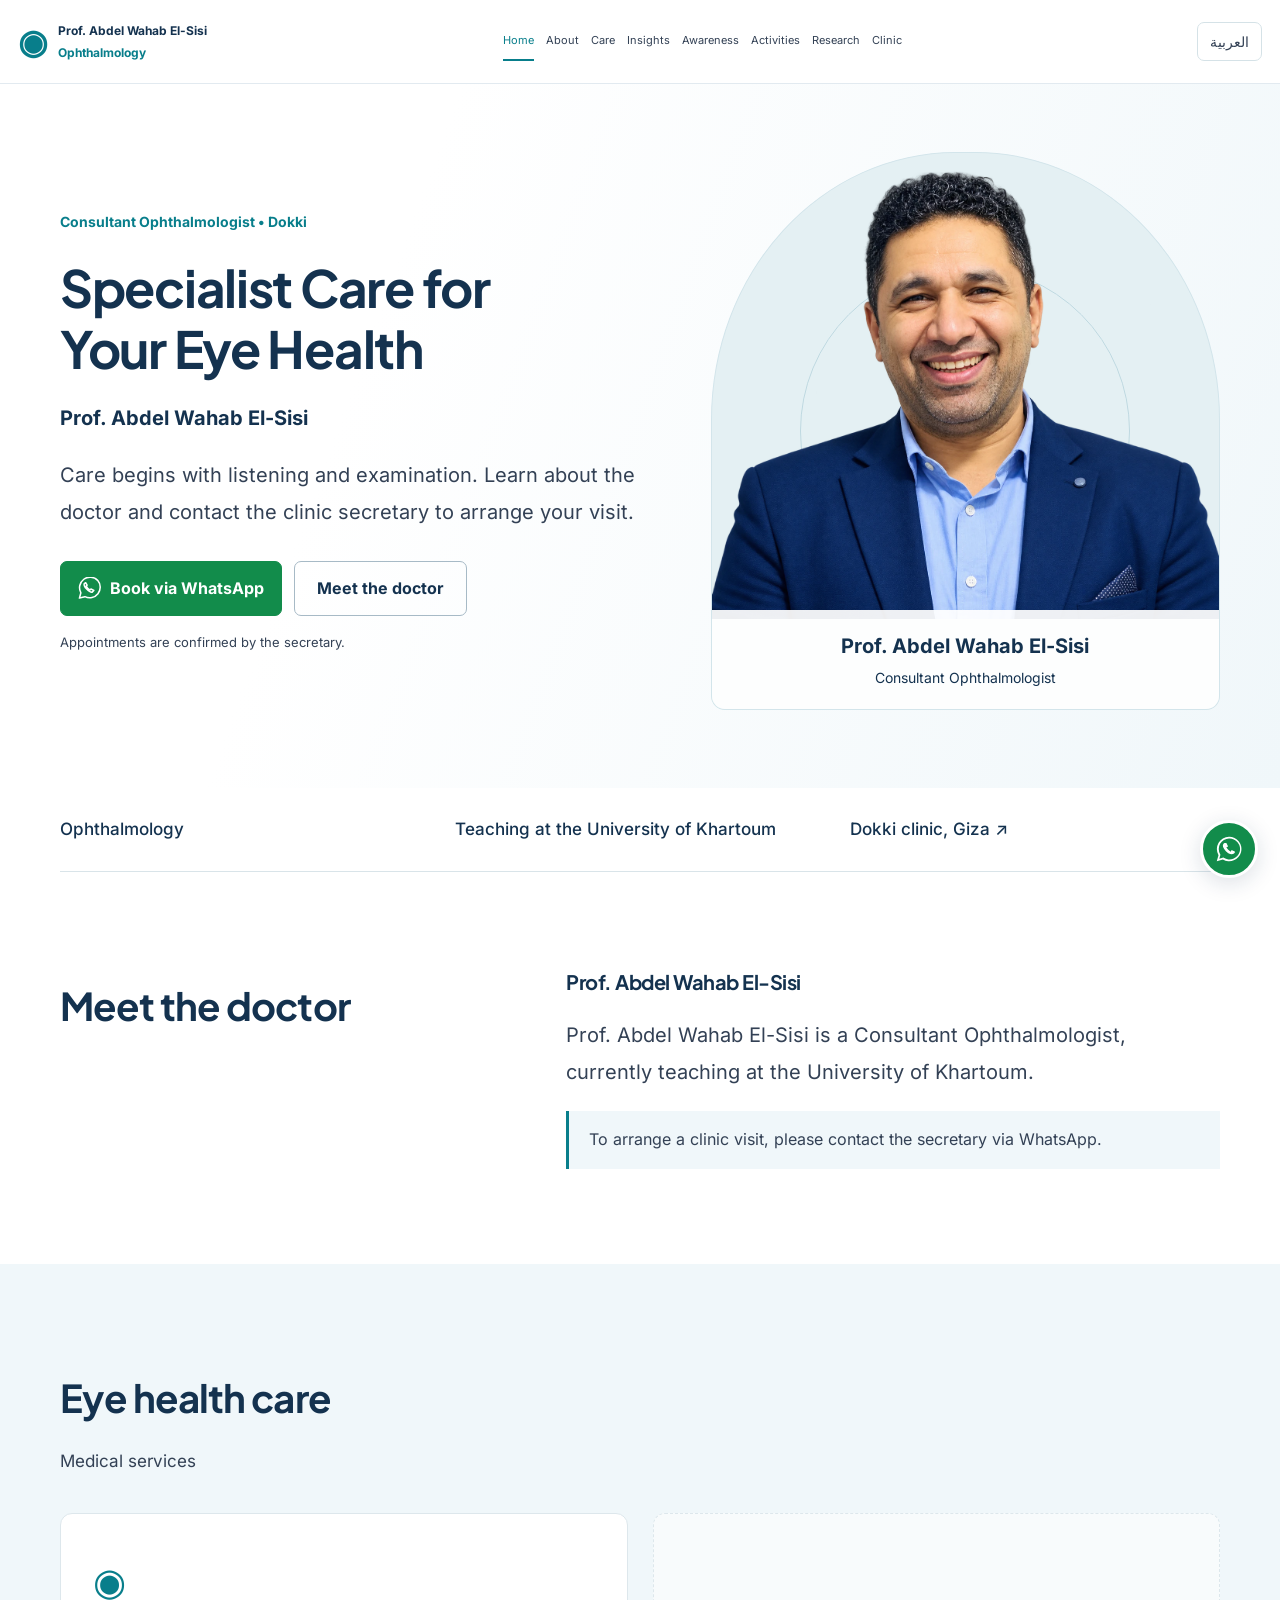
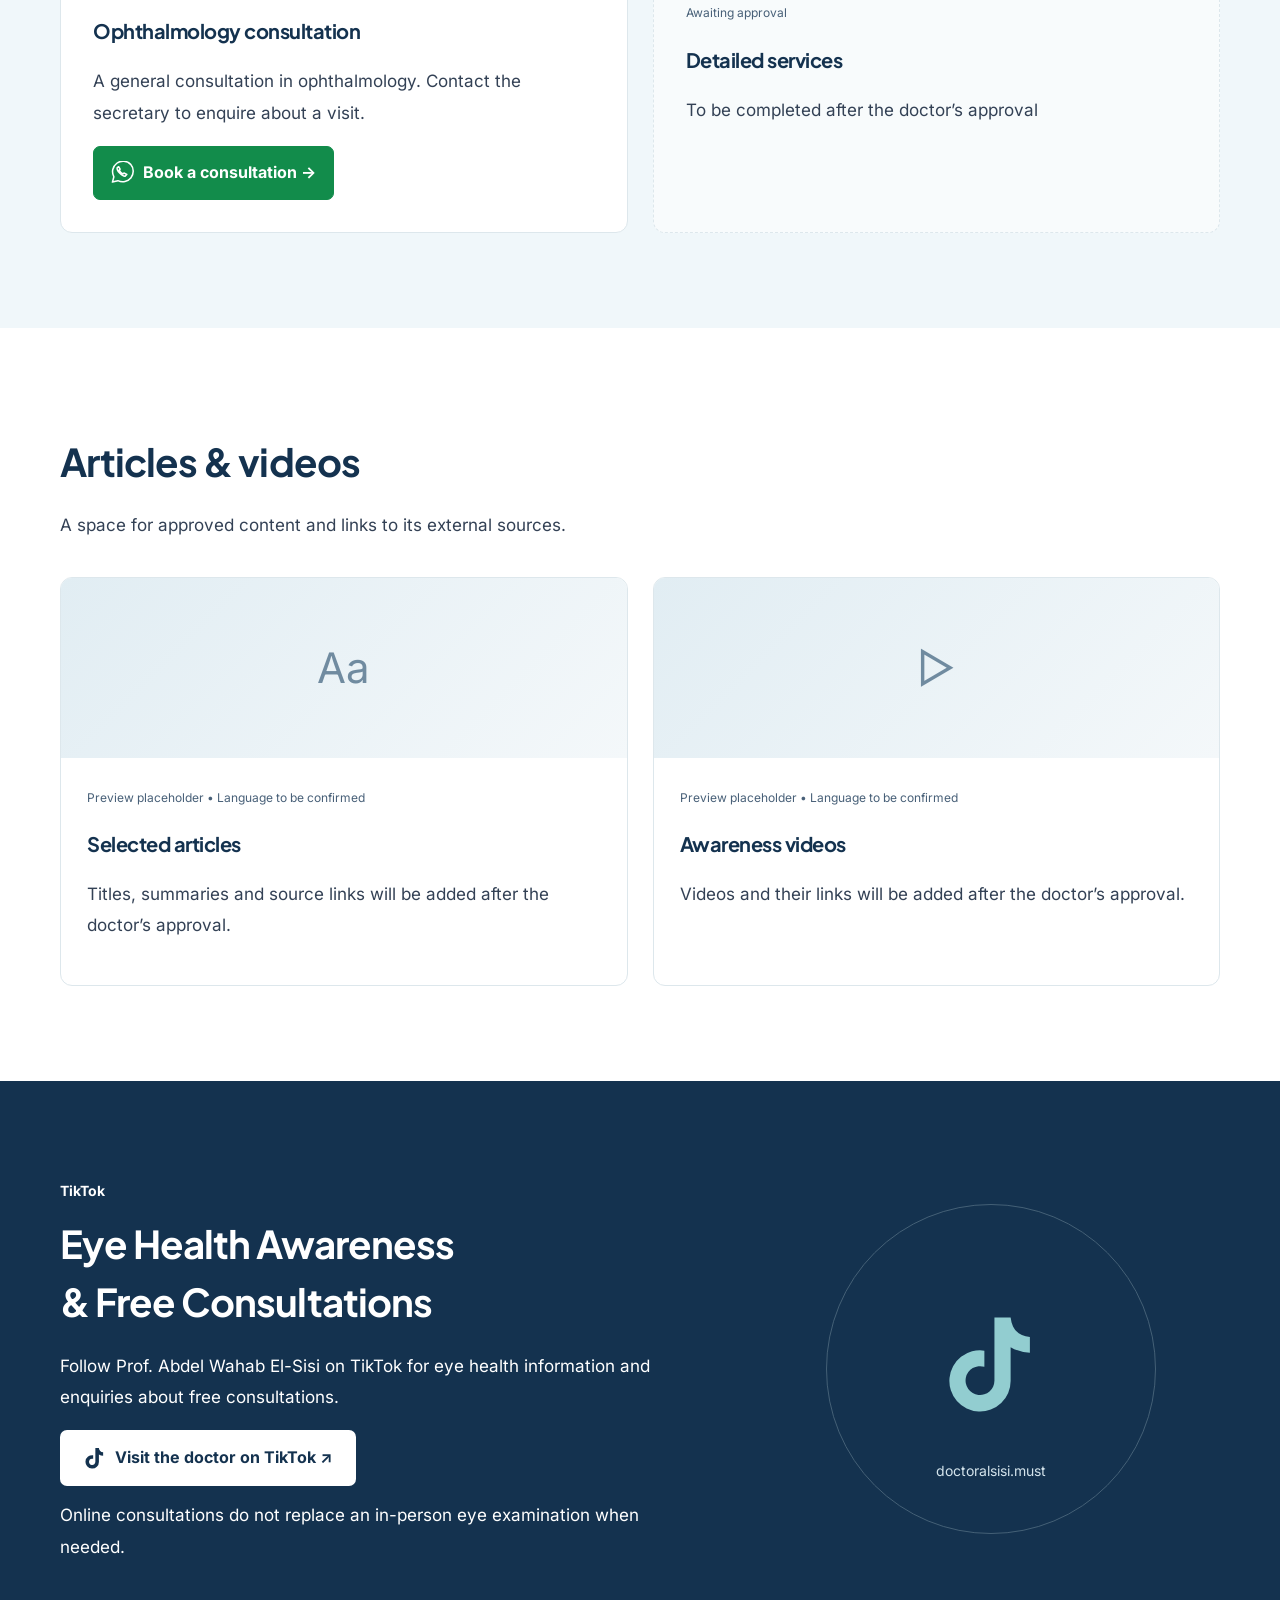
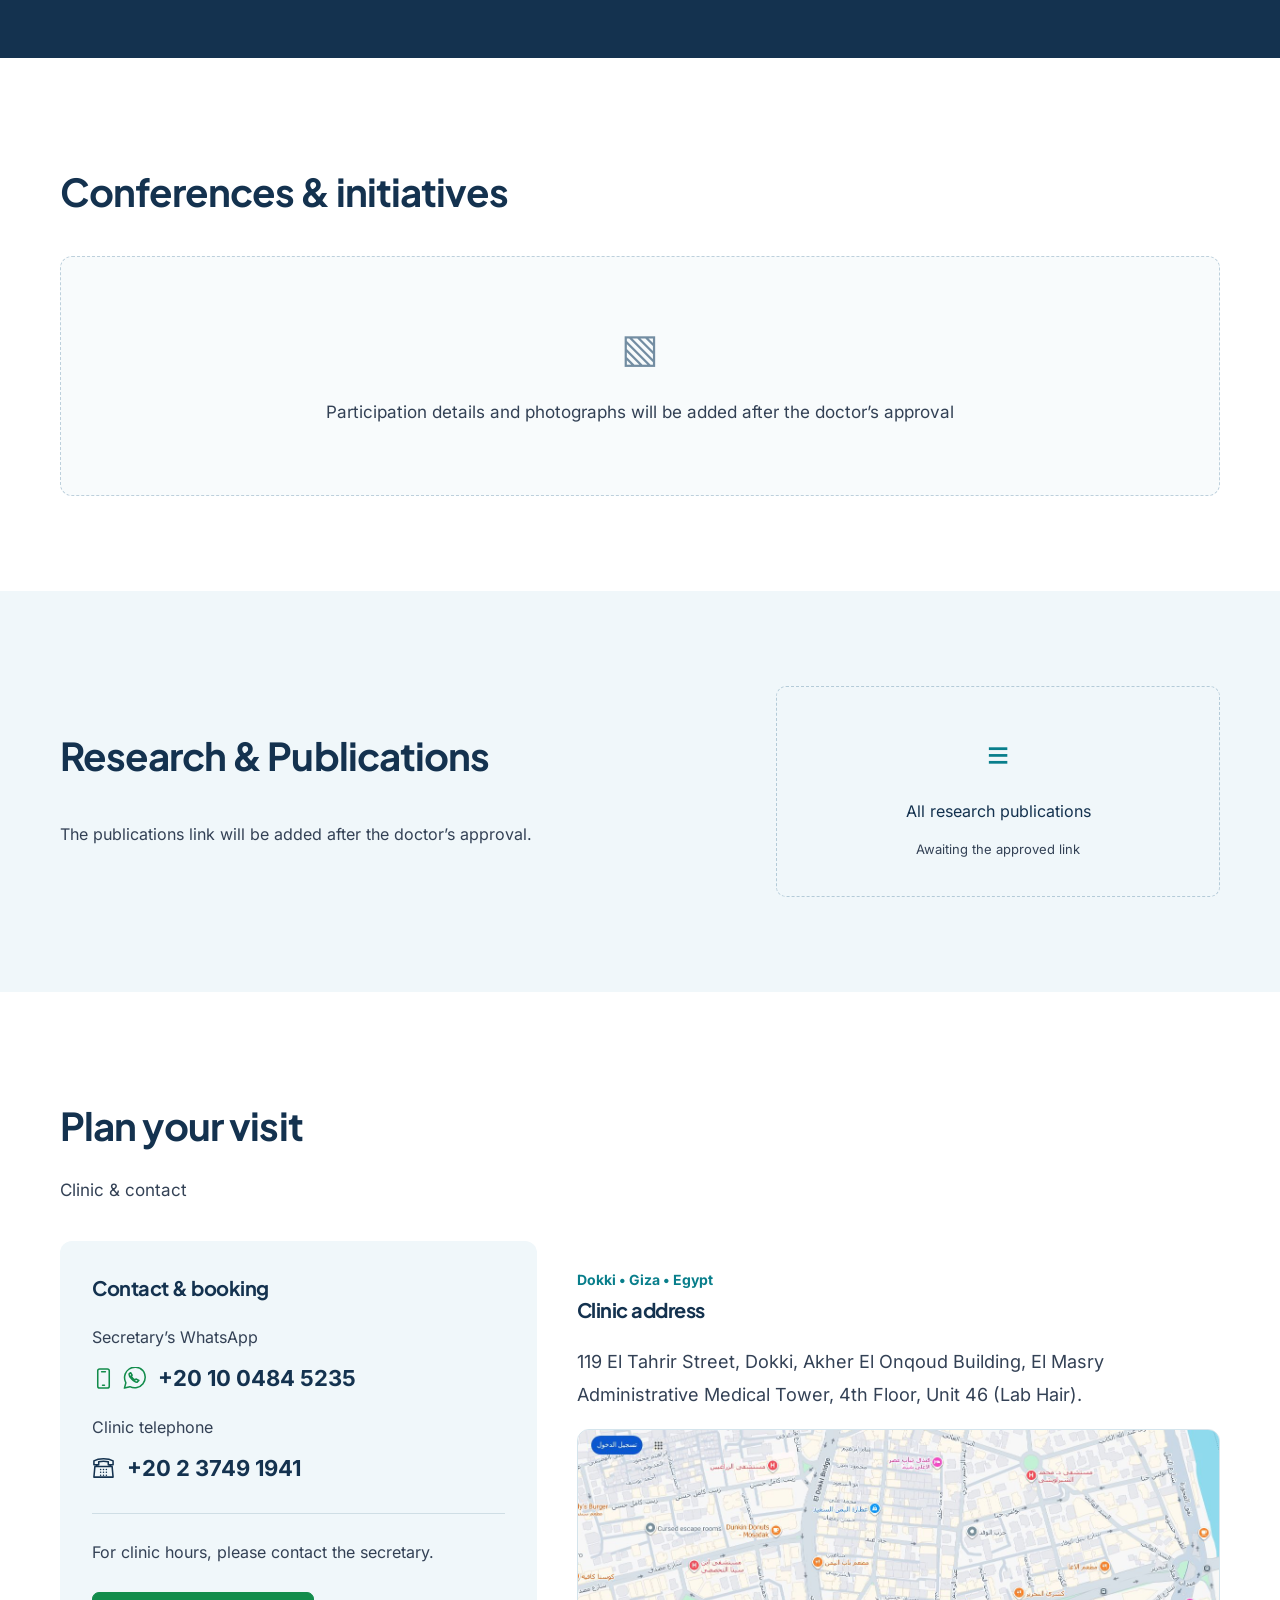
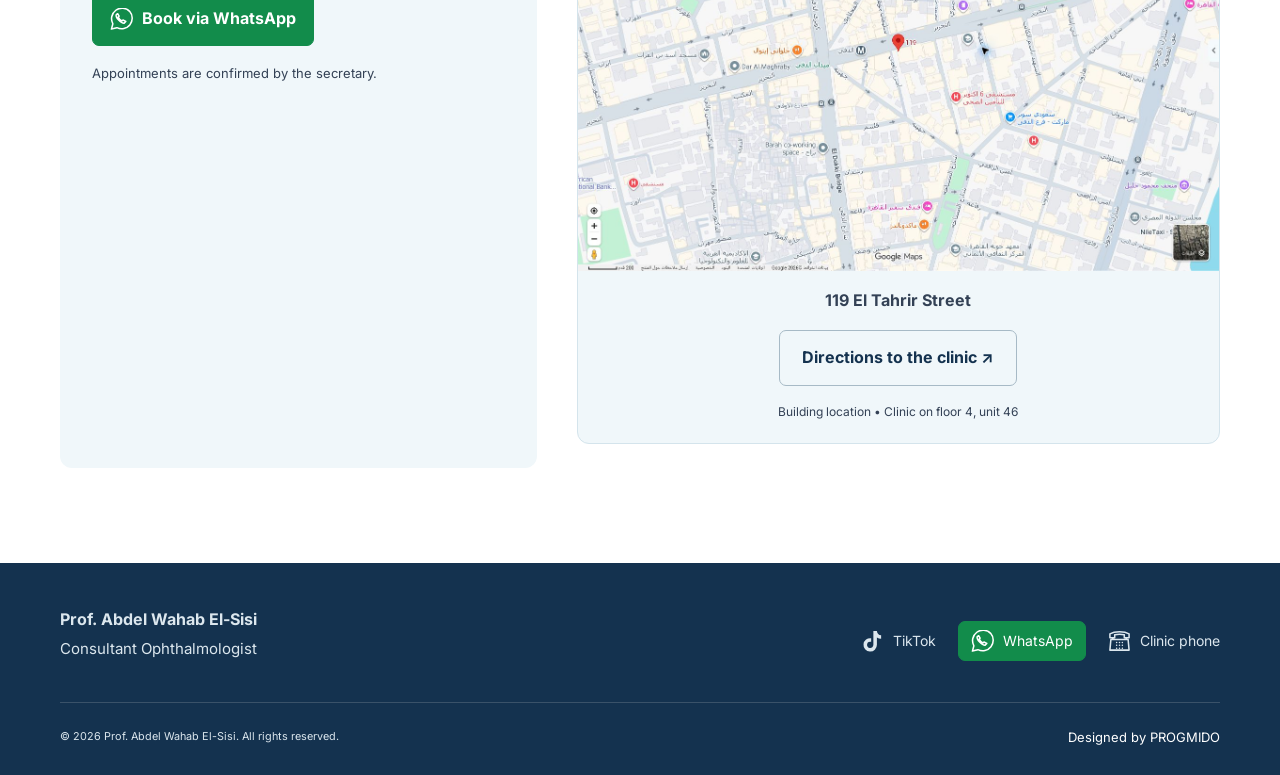
==== en.html @ f4b812cd "Add files via upload" ====
<!DOCTYPE html>

<html dir="ltr" lang="en"><head><meta charset="utf-8"/><meta content="width=device-width,initial-scale=1" name="viewport"/><meta content="noindex,nofollow" name="robots"/><title>Prof. Abdel Wahab El-Sisi | Consultant Ophthalmologist</title><meta content="Meet Prof. Abdel Wahab El-Sisi, Consultant Ophthalmologist. Contact the Dokki clinic secretary to arrange an appointment." name="description"/><link href="index.html" hreflang="ar" rel="alternate"/><link href="en.html" hreflang="en" rel="alternate"/><link href="assets/css/style.css" rel="stylesheet"/><script defer="" src="assets/js/main.js"></script><link href="assets/css/fonts.css" rel="stylesheet"/></head><body>
<a class="skip" href="#main">Skip to content</a><header class="header"><div class="nav-wrap"><a class="brand" href="#home"><span aria-hidden="true" class="brand-icon">◉</span><span>Prof. Abdel Wahab El-Sisi<small>Ophthalmology</small></span></a><button aria-controls="navigation" aria-expanded="false" class="menu-toggle">Menu ☰</button><nav aria-label="Main navigation" id="navigation"><a href="#home">Home</a><a href="#about">About</a><a href="#services">Care</a><a href="#insights">Insights</a><a href="#awareness">Awareness</a><a href="#activities">Activities</a><a href="#research">Research</a><a href="#clinic">Clinic</a></nav><a class="language" data-language="" href="index.html" lang="ar">العربية</a></div></header>
<main id="main"><section class="hero" id="home"><div class="container hero-grid"><div><span class="eyebrow">Consultant Ophthalmologist • Dokki</span><h1>Specialist Care for<br/>Your Eye Health</h1><p class="hero-name">Prof. Abdel Wahab El-Sisi</p><p class="lead">Care begins with listening and examination. Learn about the doctor and contact the clinic secretary to arrange your visit.</p><div class="actions"><a class="button primary whatsapp-action" href="https://wa.me/201004845235?text=Hello%2C%20I%20would%20like%20to%20book%20an%20appointment%20with%20Prof.%20Abdel%20Wahab%20El-Sisi%20at%20the%20Dokki%20clinic.%20What%20appointments%20are%20available%3F" rel="noopener noreferrer" target="_blank"><svg aria-hidden="true" class="contact-icon whatsapp-icon" fill="none" stroke="currentColor" stroke-linecap="round" stroke-linejoin="round" stroke-width="1.6" viewBox="0 0 24 24"><path d="M20.5 3.5A11 11 0 0 0 3 16.5L1.5 22l5.7-1.5A11 11 0 0 0 20.5 3.5Z"></path><path d="M8 6 6.5 7c-1 3 5 9 8 9l2-2-3-1.5-1 1c-2-1-3-2-4-4l1-1Z"></path></svg>Book via WhatsApp</a><a class="button secondary" href="#about">Meet the doctor</a></div><p class="fine">Appointments are confirmed by the secretary.</p></div><div class="portrait"><div aria-hidden="true" class="orbit"></div><img alt="Prof. Abdel Wahab El-Sisi" fetchpriority="high" height="1202" src="assets/images/doctor-portrait.webp" width="1309"/><div class="portrait-caption">Prof. Abdel Wahab El-Sisi<small>Consultant Ophthalmologist</small></div></div></div></section>
<div class="quick-strip container"><div><strong>Ophthalmology</strong></div><div><strong>Teaching at the University of Khartoum</strong></div><a href="#clinic"><strong>Dokki clinic, Giza ↗</strong></a></div>
<section id="about"><div class="container about-grid"><div class="section-heading"><h2>Meet the doctor</h2></div><div><h3>Prof. Abdel Wahab El-Sisi</h3><p class="lead">Prof. Abdel Wahab El-Sisi is a Consultant Ophthalmologist, currently teaching at the University of Khartoum.</p><div class="inline-note">To arrange a clinic visit, please contact the secretary via WhatsApp.</div></div></div></section>
<section class="tinted" id="services"><div class="container"><div class="section-heading"><h2>Eye health care</h2><p>Medical services</p></div><div class="cards"><article class="card service"><span aria-hidden="true" class="card-icon">◉</span><h3>Ophthalmology consultation</h3><p>A general consultation in ophthalmology. Contact the secretary to enquire about a visit.</p><a class="text-link whatsapp-action" href="https://wa.me/201004845235?text=Hello%2C%20I%20would%20like%20to%20book%20an%20appointment%20with%20Prof.%20Abdel%20Wahab%20El-Sisi%20at%20the%20Dokki%20clinic.%20What%20appointments%20are%20available%3F" rel="noopener noreferrer" target="_blank"><svg aria-hidden="true" class="contact-icon whatsapp-icon" fill="none" stroke="currentColor" stroke-linecap="round" stroke-linejoin="round" stroke-width="1.6" viewBox="0 0 24 24"><path d="M20.5 3.5A11 11 0 0 0 3 16.5L1.5 22l5.7-1.5A11 11 0 0 0 20.5 3.5Z"></path><path d="M8 6 6.5 7c-1 3 5 9 8 9l2-2-3-1.5-1 1c-2-1-3-2-4-4l1-1Z"></path></svg>Book a consultation →</a></article><article class="card pending"><span class="badge">Awaiting approval</span><h3>Detailed services</h3><p>To be completed after the doctor’s approval</p></article></div></div></section>
<section id="insights"><div class="container"><div class="section-heading"><h2>Articles &amp; videos</h2><p>A space for approved content and links to its external sources.</p></div><div class="cards"><article class="card editorial"><div aria-label="Article image placeholder" class="media-placeholder" role="img">Aa</div><span class="badge">Preview placeholder • Language to be confirmed</span><h3>Selected articles</h3><p>Titles, summaries and source links will be added after the doctor’s approval.</p></article><article class="card editorial"><div aria-label="Video image placeholder" class="media-placeholder" role="img">▷</div><span class="badge">Preview placeholder • Language to be confirmed</span><h3>Awareness videos</h3><p>Videos and their links will be added after the doctor’s approval.</p></article></div></div></section>
<section class="awareness" id="awareness"><div class="container awareness-grid"><div><span class="eyebrow">TikTok</span><h2>Eye Health Awareness<br/>&amp; Free Consultations</h2><p>Follow Prof. Abdel Wahab El-Sisi on TikTok for eye health information and enquiries about free consultations.</p><a class="button white tiktok-action" href="https://www.tiktok.com/@doctoralsisi.must" rel="noopener noreferrer" target="_blank"><svg aria-hidden="true" class="contact-icon tiktok-icon" fill="currentColor" viewBox="0 0 24 24"><path d="M16.6 1c.3 2.7 1.8 4.3 4.4 4.5v3.6a9.4 9.4 0 0 1-4.4-1.3v7.7a7 7 0 1 1-6-6.9v3.7a3.3 3.3 0 1 0 2.3 3.2V1Z"></path></svg>Visit the doctor on TikTok ↗</a><p class="fine">Online consultations do not replace an in-person eye examination when needed.</p></div><div aria-hidden="true" class="awareness-art"><span><svg aria-hidden="true" class="contact-icon tiktok-icon" fill="currentColor" viewBox="0 0 24 24"><path d="M16.6 1c.3 2.7 1.8 4.3 4.4 4.5v3.6a9.4 9.4 0 0 1-4.4-1.3v7.7a7 7 0 1 1-6-6.9v3.7a3.3 3.3 0 1 0 2.3 3.2V1Z"></path></svg></span><div>doctoralsisi.must</div></div></div></section>
<section id="activities"><div class="container"><div class="section-heading"><h2>Conferences &amp; initiatives</h2></div><div class="empty-gallery"><span aria-hidden="true">▧</span><p>Participation details and photographs will be added after the doctor’s approval</p></div></div></section>
<section class="tinted" id="research"><div class="container research"><div><div class="section-heading"><h2>Research &amp; Publications</h2></div><p>The publications link will be added after the doctor’s approval.</p></div><div class="publication-placeholder"><span aria-hidden="true">≡</span><p>All research publications</p><small>Awaiting the approved link</small></div></div></section>
<section id="clinic"><div class="container"><div class="section-heading"><h2>Plan your visit</h2><p>Clinic &amp; contact</p></div><div class="clinic-grid"><div class="contact-card"><h3>Contact &amp; booking</h3><p>Secretary’s WhatsApp</p><a class="number" href="https://wa.me/201004845235" rel="noopener noreferrer" target="_blank"><span class="number-icons"><svg aria-hidden="true" class="contact-icon mobile-icon" fill="none" stroke="currentColor" stroke-linecap="round" stroke-linejoin="round" stroke-width="1.6" viewBox="0 0 24 24"><rect height="20" rx="2" width="12" x="6" y="2"></rect><path d="M10 5h4M11 19h2"></path></svg><svg aria-hidden="true" class="contact-icon whatsapp-icon" fill="none" stroke="currentColor" stroke-linecap="round" stroke-linejoin="round" stroke-width="1.6" viewBox="0 0 24 24"><path d="M20.5 3.5A11 11 0 0 0 3 16.5L1.5 22l5.7-1.5A11 11 0 0 0 20.5 3.5Z"></path><path d="M8 6 6.5 7c-1 3 5 9 8 9l2-2-3-1.5-1 1c-2-1-3-2-4-4l1-1Z"></path></svg></span><bdi>+20 10 0484 5235</bdi></a><p>Clinic telephone</p><a class="number" href="tel:+20237491941"><span class="number-icons"><svg aria-hidden="true" class="contact-icon landline-icon" fill="none" stroke="currentColor" stroke-linecap="round" stroke-linejoin="round" stroke-width="1.6" viewBox="0 0 24 24"><path d="M3 10h18l1 11H2ZM5 10V8m14 2V8M2 4c5-3 15-3 20 0v4h-5V5a20 20 0 0 0-10 0v3H2Z"></path><path d="M9 13h.01M12 13h.01M15 13h.01M9 16h.01M12 16h.01M15 16h.01M9 19h.01M12 19h.01M15 19h.01"></path></svg></span><bdi>+20 2 3749 1941</bdi></a><hr/><p>For clinic hours, please contact the secretary.</p><a class="button primary whatsapp-action" href="https://wa.me/201004845235?text=Hello%2C%20I%20would%20like%20to%20book%20an%20appointment%20with%20Prof.%20Abdel%20Wahab%20El-Sisi%20at%20the%20Dokki%20clinic.%20What%20appointments%20are%20available%3F" rel="noopener noreferrer" target="_blank"><svg aria-hidden="true" class="contact-icon whatsapp-icon" fill="none" stroke="currentColor" stroke-linecap="round" stroke-linejoin="round" stroke-width="1.6" viewBox="0 0 24 24"><path d="M20.5 3.5A11 11 0 0 0 3 16.5L1.5 22l5.7-1.5A11 11 0 0 0 20.5 3.5Z"></path><path d="M8 6 6.5 7c-1 3 5 9 8 9l2-2-3-1.5-1 1c-2-1-3-2-4-4l1-1Z"></path></svg>Book via WhatsApp</a><p class="fine">Appointments are confirmed by the secretary.</p></div><div class="address-card"><span class="eyebrow">Dokki • Giza • Egypt</span><h3>Clinic address</h3><p class="address">119 El Tahrir Street, Dokki, Akher El Onqoud Building, El Masry Administrative Medical Tower, 4th Floor, Unit 46 (Lab Hair).</p><div class="map-panel"><a aria-label="View the building on Google Maps" class="map-capture" href="https://www.google.com/maps/place/119+%D8%A7%D9%84%D8%AA%D8%AD%D8%B1%D9%8A%D8%B1%D8%8C+st%D8%8C+%D9%82%D8%B3%D9%85+%D8%A7%D9%84%D8%AF%D9%82%D9%8A%D8%8C+%D9%85%D8%AD%D8%A7%D9%81%D8%B8%D8%A9+%D8%A7%D9%84%D8%AC%D9%8A%D8%B2%D8%A9+3750330%D8%8C+%D9%85%D8%B5%D8%B1%E2%80%AD/@30.0384314,31.2130858,17z/data=!3m1!4b1!4m6!3m5!1s0x145846d4c457eeed:0x3fee08eb1dd763f8!8m2!3d30.0384314!4d31.2130858!16s%2Fg%2F11vklgx51n?entry=ttu&amp;g_ep=EgoyMDI2MTAwNy4wIKXMDSoASAFQAw%3D%3D" rel="noopener noreferrer" target="_blank"><img alt="Map of 119 El Tahrir Street, Dokki" height="936" loading="lazy" src="assets/images/clinic-map.jpg" width="1363"/></a><strong>119 El Tahrir Street</strong><a class="button secondary" href="https://www.google.com/maps/place/119+%D8%A7%D9%84%D8%AA%D8%AD%D8%B1%D9%8A%D8%B1%D8%8C+st%D8%8C+%D9%82%D8%B3%D9%85+%D8%A7%D9%84%D8%AF%D9%82%D9%8A%D8%8C+%D9%85%D8%AD%D8%A7%D9%81%D8%B8%D8%A9+%D8%A7%D9%84%D8%AC%D9%8A%D8%B2%D8%A9+3750330%D8%8C+%D9%85%D8%B5%D8%B1%E2%80%AD/@30.0384314,31.2130858,17z/data=!3m1!4b1!4m6!3m5!1s0x145846d4c457eeed:0x3fee08eb1dd763f8!8m2!3d30.0384314!4d31.2130858!16s%2Fg%2F11vklgx51n?entry=ttu&amp;g_ep=EgoyMDI2MTAwNy4wIKXMDSoASAFQAw%3D%3D" rel="noopener noreferrer" target="_blank">Directions to the clinic ↗</a><small>Building location • Clinic on floor 4, unit 46</small></div></div></div></div></section></main>
<footer><div class="container footer-top"><div><strong>Prof. Abdel Wahab El-Sisi</strong><p>Consultant Ophthalmologist</p></div><div class="footer-links"><a class="tiktok-action" href="https://www.tiktok.com/@doctoralsisi.must" rel="noopener noreferrer" target="_blank"><svg aria-hidden="true" class="contact-icon tiktok-icon" fill="currentColor" viewBox="0 0 24 24"><path d="M16.6 1c.3 2.7 1.8 4.3 4.4 4.5v3.6a9.4 9.4 0 0 1-4.4-1.3v7.7a7 7 0 1 1-6-6.9v3.7a3.3 3.3 0 1 0 2.3 3.2V1Z"></path></svg>TikTok</a> <a class="whatsapp-action" href="https://wa.me/201004845235?text=Hello%2C%20I%20would%20like%20to%20book%20an%20appointment%20with%20Prof.%20Abdel%20Wahab%20El-Sisi%20at%20the%20Dokki%20clinic.%20What%20appointments%20are%20available%3F" rel="noopener noreferrer" target="_blank"><svg aria-hidden="true" class="contact-icon whatsapp-icon" fill="none" stroke="currentColor" stroke-linecap="round" stroke-linejoin="round" stroke-width="1.6" viewBox="0 0 24 24"><path d="M20.5 3.5A11 11 0 0 0 3 16.5L1.5 22l5.7-1.5A11 11 0 0 0 20.5 3.5Z"></path><path d="M8 6 6.5 7c-1 3 5 9 8 9l2-2-3-1.5-1 1c-2-1-3-2-4-4l1-1Z"></path></svg>WhatsApp</a><a class="phone-action" href="tel:+20237491941"><svg aria-hidden="true" class="contact-icon landline-icon" fill="none" stroke="currentColor" stroke-linecap="round" stroke-linejoin="round" stroke-width="1.6" viewBox="0 0 24 24"><path d="M3 10h18l1 11H2ZM5 10V8m14 2V8M2 4c5-3 15-3 20 0v4h-5V5a20 20 0 0 0-10 0v3H2Z"></path><path d="M9 13h.01M12 13h.01M15 13h.01M9 16h.01M12 16h.01M15 16h.01M9 19h.01M12 19h.01M15 19h.01"></path></svg>Clinic phone</a></div></div><div class="container footer-bottom"><small>© 2026 Prof. Abdel Wahab El-Sisi. All rights reserved.</small><a class="" href="https://medo67866.github.io/progmido/" rel="noopener noreferrer" target="_blank">Designed by PROGMIDO</a></div></footer>
<a class="floating-whatsapp" href="https://wa.me/201004845235?text=Hello%2C%20I%20would%20like%20to%20book%20an%20appointment%20with%20Prof.%20Abdel%20Wahab%20El-Sisi%20at%20the%20Dokki%20clinic.%20What%20appointments%20are%20available%3F" rel="noopener noreferrer" target="_blank"><svg aria-hidden="true" height="28" viewBox="0 0 32 32" width="28"><path d="M16 2a14 14 0 0 0-12 21L2 30l7-2A14 14 0 1 0 16 2zm0 2a12 12 0 1 1-6 22l-.4-.2-4.7 1.3 1.3-4.6-.3-.5A12 12 0 0 1 16 4zm-5 5c-1 0-2 2-2 3 0 4 6 10 10 10 2 0 4-2 4-3l-4-2-1 2c-2-1-4-3-5-5l2-1-2-4z" fill="currentColor"></path></svg><span class="sr-only">Book via WhatsApp</span></a>
<dialog id="lightbox"><button autofocus="" class="close-lightbox">Close ×</button><img alt="" height="600" width="900"/></dialog></body></html>
---- assets/css/style.css ----
*{box-sizing:border-box}html{scroll-behavior:smooth;scroll-padding-top:100px}body{margin:0;color:#334155;background:white;font-family:Tajawal,Arial,sans-serif;line-height:1.9}h1,h2,h3,p{margin-top:0}h1,h2,h3{color:#14324f;line-height:1.5}h1{font-size:clamp(2.2rem,4vw,3.7rem);letter-spacing:-1.5px;margin:20px 0}h2{font-size:clamp(1.8rem,3vw,2.6rem);margin:10px 0 20px}h3{font-size:1.25rem}a{color:inherit;text-decoration:none}a:hover{text-decoration:underline}button{font:inherit;cursor:pointer}a,button{touch-action:manipulation}a:focus-visible,button:focus-visible{outline:3px solid #087e8b;outline-offset:5px}.container{width:min(1160px,calc(100% - 48px));margin:auto}section{padding:95px 0;scroll-margin-top:25px}.tinted{background:#f0f7fa}.header{position:sticky;top:0;z-index:20;background:#ffffffed;backdrop-filter:blur(12px);border-bottom:1px solid #e2eaf0}.nav-wrap{max-width:1400px;margin:auto;display:flex;align-items:center;gap:22px;padding:16px 24px}.brand{display:flex;align-items:center;gap:10px;font-weight:bold;color:#14324f;line-height:1.5;font-size:14px;white-space:nowrap}.brand small{display:block;font-size:10px;color:#087e8b;margin-top:4px}.brand-icon{font-size:34px;color:#087e8b}nav{display:flex;flex:1;justify-content:center;gap:17px;font-size:11px}nav a{padding:8px 0;border-bottom:2px solid transparent}nav a.active{color:#087e8b;border-color:#087e8b}.language{border:1px solid #d5e2e7;border-radius:7px;padding:6px 12px;font-size:12px}.menu-toggle{display:none}.hero{background:linear-gradient(110deg,#fff 30%,#f0f7fa);padding:68px 0 78px}.hero-grid{display:grid;grid-template-columns:1.15fr 1fr;gap:65px;align-items:center}.eyebrow{font-size:12px;font-weight:bold;color:#087e8b;letter-spacing:1px}.hero-name{font-size:22px;font-weight:bold;color:#14324f}.lead{font-size:17px;max-width:600px}.actions{display:flex;flex-wrap:wrap;gap:12px;margin-top:30px}.button{display:inline-flex;align-items:center;justify-content:center;padding:12px 22px;min-height:48px;font-size:13px;font-weight:bold;border-radius:7px;border:1px solid transparent}.button:hover{text-decoration:none;filter:brightness(.96)}.primary{color:white;background:#087e8b}.secondary{color:#14324f;background:transparent;border-color:#a7bac6}.fine{font-size:11px;margin:14px 0 0}.portrait{position:relative;min-height:435px;display:grid;place-items:center;background:#e4f0f3;border-radius:48% 48% 14px 14px;overflow:hidden;border:1px solid #d3e5eb}.orbit{position:absolute;width:330px;height:330px;border:1px solid #bfd9e1;border-radius:50%}.portrait-placeholder{position:relative;text-align:center;padding:30px;max-width:330px}.portrait-placeholder strong{display:block;color:#14324f;font-size:19px}.portrait-placeholder p{font-size:12px}.portrait-symbol{font-size:85px;color:#087e8b;opacity:.5}.portrait-caption{position:absolute;bottom:0;background:#ffffffed;width:100%;padding:18px;text-align:center;color:#14324f;font-weight:bold}.portrait-caption small{display:block;font-size:11px;font-weight:normal}.portrait img{max-width:100%;height:435px;object-fit:contain;position:relative}.quick-strip{display:grid;grid-template-columns:repeat(3,1fr);padding:26px 0;border-bottom:1px solid #d9e4e9;gap:25px;font-size:12px}.quick-strip>div,.quick-strip>a{display:flex;align-items:center;gap:15px}.quick-strip span{color:#087e8b;font-size:12px}.quick-strip strong{font-weight:normal;color:#14324f}.about-grid{display:grid;grid-template-columns:1fr 1.5fr;gap:70px}.inline-note{border-inline-start:3px solid #087e8b;padding:14px 20px;background:#f0f7fa;font-size:13px}.section-heading{max-width:650px;margin-bottom:35px}.section-heading p{font-size:14px}.cards{display:grid;grid-template-columns:repeat(2,1fr);gap:25px}.card{background:#fff;border:1px solid #dde7ec;border-radius:12px;padding:32px}.card p{font-size:14px}.card-icon{font-size:38px;color:#087e8b}.text-link{color:#087e8b;font-size:13px;font-weight:bold}.pending{background:#f8fbfc;border-style:dashed;display:flex;flex-direction:column;justify-content:center}.badge{display:inline-block;color:#486078;font-size:10px;margin-bottom:20px}.editorial{padding:0 0 26px;overflow:hidden}.editorial>h3,.editorial>p,.editorial>.badge{margin-inline:26px}.media-placeholder{height:180px;background:linear-gradient(135deg,#e1edf3,#f4f8fa);display:grid;place-items:center;color:#708ba0;font-size:42px;margin-bottom:24px}.awareness{background:#14324f;color:#fff}.awareness h2,.awareness .eyebrow{color:white}.awareness-grid{display:grid;grid-template-columns:1.4fr 1fr;gap:60px;align-items:center}.awareness p{max-width:650px;font-size:14px}.white{color:#14324f;background:#fff}.awareness-art{border:1px solid #446076;border-radius:50%;aspect-ratio:1;display:flex;flex-direction:column;justify-content:center;align-items:center;max-width:330px;width:100%;justify-self:center}.awareness-art span{font-size:110px;color:#92cdd0}.awareness-art div{font-size:14px;color:#d4e4ec}.empty-gallery{min-height:240px;border:1px dashed #bdd0dc;background:#f8fbfc;border-radius:12px;display:flex;flex-direction:column;align-items:center;justify-content:center;text-align:center;padding:30px}.empty-gallery span{font-size:40px;color:#738da2}.empty-gallery p{font-size:14px;margin:12px 0}.research{display:grid;grid-template-columns:1.5fr 1fr;gap:50px;align-items:center}.publication-placeholder{padding:32px;border:1px dashed #b4cbd8;border-radius:10px;text-align:center}.publication-placeholder span{font-size:38px;color:#087e8b}.publication-placeholder p{margin:8px 0;color:#14324f}.publication-placeholder small{font-size:11px}.clinic-grid{display:grid;grid-template-columns:1fr 1.35fr;gap:40px}.contact-card{background:#f0f7fa;border-radius:12px;padding:32px}.contact-card p{font-size:13px;margin:15px 0 5px}.contact-card .fine{font-size:10px}.number{font-size:21px;color:#14324f;font-weight:bold}hr{border:0;border-top:1px solid #cfdee5;margin:24px 0}.contact-card .button{margin-top:20px}.address-card{padding:24px 0}.address{font-size:15px}.map-panel{background:#f0f7fa;border:1px solid #d4e4ec;border-radius:12px;min-height:230px;padding:25px;display:flex;align-items:center;justify-content:center;flex-direction:column;gap:12px;text-align:center}.map-panel>span{font-size:36px;color:#087e8b}.map-panel small{font-size:10px}footer{background:#14324f;color:#dce7ee;padding:42px 0 26px}.footer-top,.footer-bottom{display:flex;justify-content:space-between;align-items:center;gap:24px}.footer-top p{font-size:12px}.footer-links{display:flex;gap:22px;font-size:12px}.footer-bottom{border-top:1px solid #3a5269;padding-top:22px;margin-top:25px;font-size:11px}.footer-bottom a{color:white}.floating-whatsapp{position:fixed;bottom:22px;inset-inline-end:22px;z-index:30;border:3px solid white;border-radius:50%;height:58px;width:58px;display:grid;place-items:center;background:#128c4b;color:white;box-shadow:0 5px 22px #14324f26}.skip{position:fixed;top:-100px;background:white;padding:15px;z-index:50}.skip:focus{top:0}.sr-only{position:absolute;width:1px;height:1px;padding:0;margin:-1px;overflow:hidden;clip:rect(0,0,0,0);white-space:nowrap;border:0}dialog{border:0;border-radius:10px;max-width:90vw;padding:20px}dialog::backdrop{background:#14324fcc}dialog img{max-width:100%;height:auto;display:block}.close-lightbox{display:block;margin-bottom:12px;background:white;border:1px solid #bcced9;border-radius:5px}[dir=ltr] h1{line-height:1.2}[dir=ltr] .brand{font-size:12px}[dir=ltr] .hero-name{font-size:20px}@media(min-width:1450px){nav{font-size:12px}}@media(max-width:1100px){.menu-toggle{display:block;background:white;border:1px solid #c8d7df;border-radius:6px;padding:6px 10px;margin-inline-start:auto;font-size:12px}nav{display:none;position:absolute;top:100%;inset-inline:0;background:#fff;padding:20px 24px;box-shadow:0 12px 20px #14324f10;flex-wrap:wrap;gap:18px}nav.open{display:flex}.hero-grid{gap:30px}.brand{font-size:13px}}@media(max-width:700px){.container{width:calc(100% - 36px)}.nav-wrap{padding:12px 18px;gap:12px}.brand{font-size:11px}.brand-icon{font-size:26px}.language{padding:6px 8px}.hero{padding:45px 0}.hero-grid,.about-grid,.awareness-grid,.research,.clinic-grid{grid-template-columns:1fr;gap:30px}.hero-grid h1{letter-spacing:-.5px}.hero-name{font-size:19px}.portrait{min-height:350px;width:min(100%,380px);justify-self:center}.portrait img{height:350px}.orbit{width:260px;height:260px}.quick-strip{grid-template-columns:1fr;gap:12px;padding:25px 0}.quick-strip>div,.quick-strip>a{gap:14px}section{padding:60px 0}.section-heading{margin-bottom:25px}.cards{grid-template-columns:1fr}.card{padding:25px}.editorial{padding:0 0 20px}.awareness-art{max-width:230px}.awareness-art span{font-size:70px}.footer-top,.footer-bottom{flex-direction:column;align-items:flex-start}.footer-bottom{padding-bottom:70px}.floating-whatsapp{bottom:16px;inset-inline-end:16px}p{overflow-wrap:break-word}.number{font-size:20px}.lead{font-size:15px}.actions .button{flex:1;white-space:nowrap;font-size:11px}}@media(prefers-reduced-motion:reduce){html{scroll-behavior:auto}*{transition:none!important;animation:none!important}}

/* Requested refinements: original light design retained. */
body{font-size:18px;line-height:1.85}h1,h2,h3{letter-spacing:0}html[lang=en] body{font-family:Inter,Arial,sans-serif;font-size:16px}html[lang=en] h1,html[lang=en] h2,html[lang=en] h3{font-family:'Plus Jakarta Sans',Inter,sans-serif;letter-spacing:-.025em}nav{font-size:15px}.brand{font-size:17px}.brand small{font-size:12px}.hero-name{font-size:25px}.lead{font-size:20px}.eyebrow{font-size:14px;letter-spacing:0}.button{font-size:16px;gap:9px}.fine{font-size:13px}.section-heading p,.card p,.awareness p{font-size:17px}.quick-strip{font-size:17px}.quick-strip strong{font-weight:500}.inline-note{font-size:16px}.text-link{font-size:16px}.badge{font-size:12px}.empty-gallery p{font-size:17px}.publication-placeholder small{font-size:13px}.address{font-size:18px}.contact-card p{font-size:16px}.contact-card .fine{font-size:13px}.footer-links{font-size:14px}.footer-top p{font-size:15px}.footer-bottom{font-size:13px}.portrait{min-height:480px}.portrait img{width:100%;height:auto;max-height:480px;object-fit:contain;align-self:end;margin-bottom:90px;display:block}.portrait-caption{font-size:20px}.portrait-caption small{font-size:14px}.contact-icon{width:23px;height:23px;flex:0 0 auto;vertical-align:middle}.whatsapp-action{display:inline-flex;align-items:center;justify-content:center;gap:9px;background:#128c4b!important;color:#fff!important;border:1px solid #128c4b!important;border-radius:7px;padding:11px 17px;min-height:46px;text-decoration:none!important}.whatsapp-action:hover{background:#0d743d!important;border-color:#0d743d!important}.floating-whatsapp{background:#128c4b}.tiktok-action,.phone-action{display:inline-flex;align-items:center;gap:9px}.number{display:flex;align-items:center;gap:12px;flex-wrap:wrap;font-family:Inter,Tajawal,sans-serif;font-size:22px}.number-icons{display:inline-flex;align-items:center;gap:8px;color:#128c4b}.number-icons .landline-icon{color:#14324f}.number bdi{white-space:nowrap}.awareness-art .tiktok-icon{width:105px;height:105px}.footer-links{align-items:center;flex-wrap:wrap}.footer-links .whatsapp-action{padding:6px 12px;min-height:40px}.map-panel{padding:0 0 20px;overflow:hidden;gap:15px}.map-capture{display:block;width:100%;background:#edf2f4}.map-capture img{display:block;width:100%;height:auto}.map-panel>small{font-size:12px;padding:0 15px}.map-panel>.button{margin-inline:15px}.hero-grid>div,.clinic-grid>div{min-width:0}.language{font-size:14px}a:focus-visible,button:focus-visible{outline:3px solid #087e8b;outline-offset:4px}
@media(min-width:1101px) and (max-width:1380px){.nav-wrap{gap:15px;padding-inline:18px}nav{gap:12px;font-size:13px}.brand{font-size:14px}[dir=ltr] nav{font-size:11px}}
@media(max-width:1100px){nav{font-size:16px}.menu-toggle{font-size:14px}.brand{font-size:16px}}
@media(max-width:700px){body{font-size:17px}.brand{font-size:13px}.brand small{font-size:10px}.lead{font-size:18px}.hero-name{font-size:22px}.actions .button{font-size:15px;white-space:normal;flex:1 1 180px}.portrait{min-height:350px}.portrait img{max-height:350px;margin-bottom:80px}.portrait-caption{padding:14px;font-size:18px}.number{font-size:19px;gap:8px}.number-icons{gap:5px}.number-icons .contact-icon{width:20px;height:20px}.card p,.awareness p{font-size:16px}.footer-links{gap:15px}.contact-card{padding:24px}.awareness-art .tiktok-icon{width:75px;height:75px}}
---- assets/css/fonts.css ----
@font-face {
  font-family: 'Inter';
  font-style: normal;
  font-weight: 400;
  font-display: swap;
  src: url(../fonts/inter-400.ttf) format('truetype');
}
@font-face {
  font-family: 'Inter';
  font-style: normal;
  font-weight: 500;
  font-display: swap;
  src: url(../fonts/inter-500.ttf) format('truetype');
}
@font-face {
  font-family: 'Inter';
  font-style: normal;
  font-weight: 600;
  font-display: swap;
  src: url(../fonts/inter-600.ttf) format('truetype');
}
@font-face {
  font-family: 'Inter';
  font-style: normal;
  font-weight: 700;
  font-display: swap;
  src: url(../fonts/inter-700.ttf) format('truetype');
}
@font-face {
  font-family: 'Inter';
  font-style: normal;
  font-weight: 800;
  font-display: swap;
  src: url(../fonts/inter-800.ttf) format('truetype');
}
@font-face {
  font-family: 'Plus Jakarta Sans';
  font-style: normal;
  font-weight: 600;
  font-display: swap;
  src: url(../fonts/plus-jakarta-sans-600.ttf) format('truetype');
}
@font-face {
  font-family: 'Plus Jakarta Sans';
  font-style: normal;
  font-weight: 700;
  font-display: swap;
  src: url(../fonts/plus-jakarta-sans-700.ttf) format('truetype');
}
@font-face {
  font-family: 'Plus Jakarta Sans';
  font-style: normal;
  font-weight: 800;
  font-display: swap;
  src: url(../fonts/plus-jakarta-sans-800.ttf) format('truetype');
}
@font-face {
  font-family: 'Tajawal';
  font-style: normal;
  font-weight: 400;
  font-display: swap;
  src: url(../fonts/tajawal-400.ttf) format('truetype');
}
@font-face {
  font-family: 'Tajawal';
  font-style: normal;
  font-weight: 500;
  font-display: swap;
  src: url(../fonts/tajawal-500.ttf) format('truetype');
}
@font-face {
  font-family: 'Tajawal';
  font-style: normal;
  font-weight: 700;
  font-display: swap;
  src: url(../fonts/tajawal-700.ttf) format('truetype');
}
@font-face {
  font-family: 'Tajawal';
  font-style: normal;
  font-weight: 800;
  font-display: swap;
  src: url(../fonts/tajawal-800.ttf) format('truetype');
}
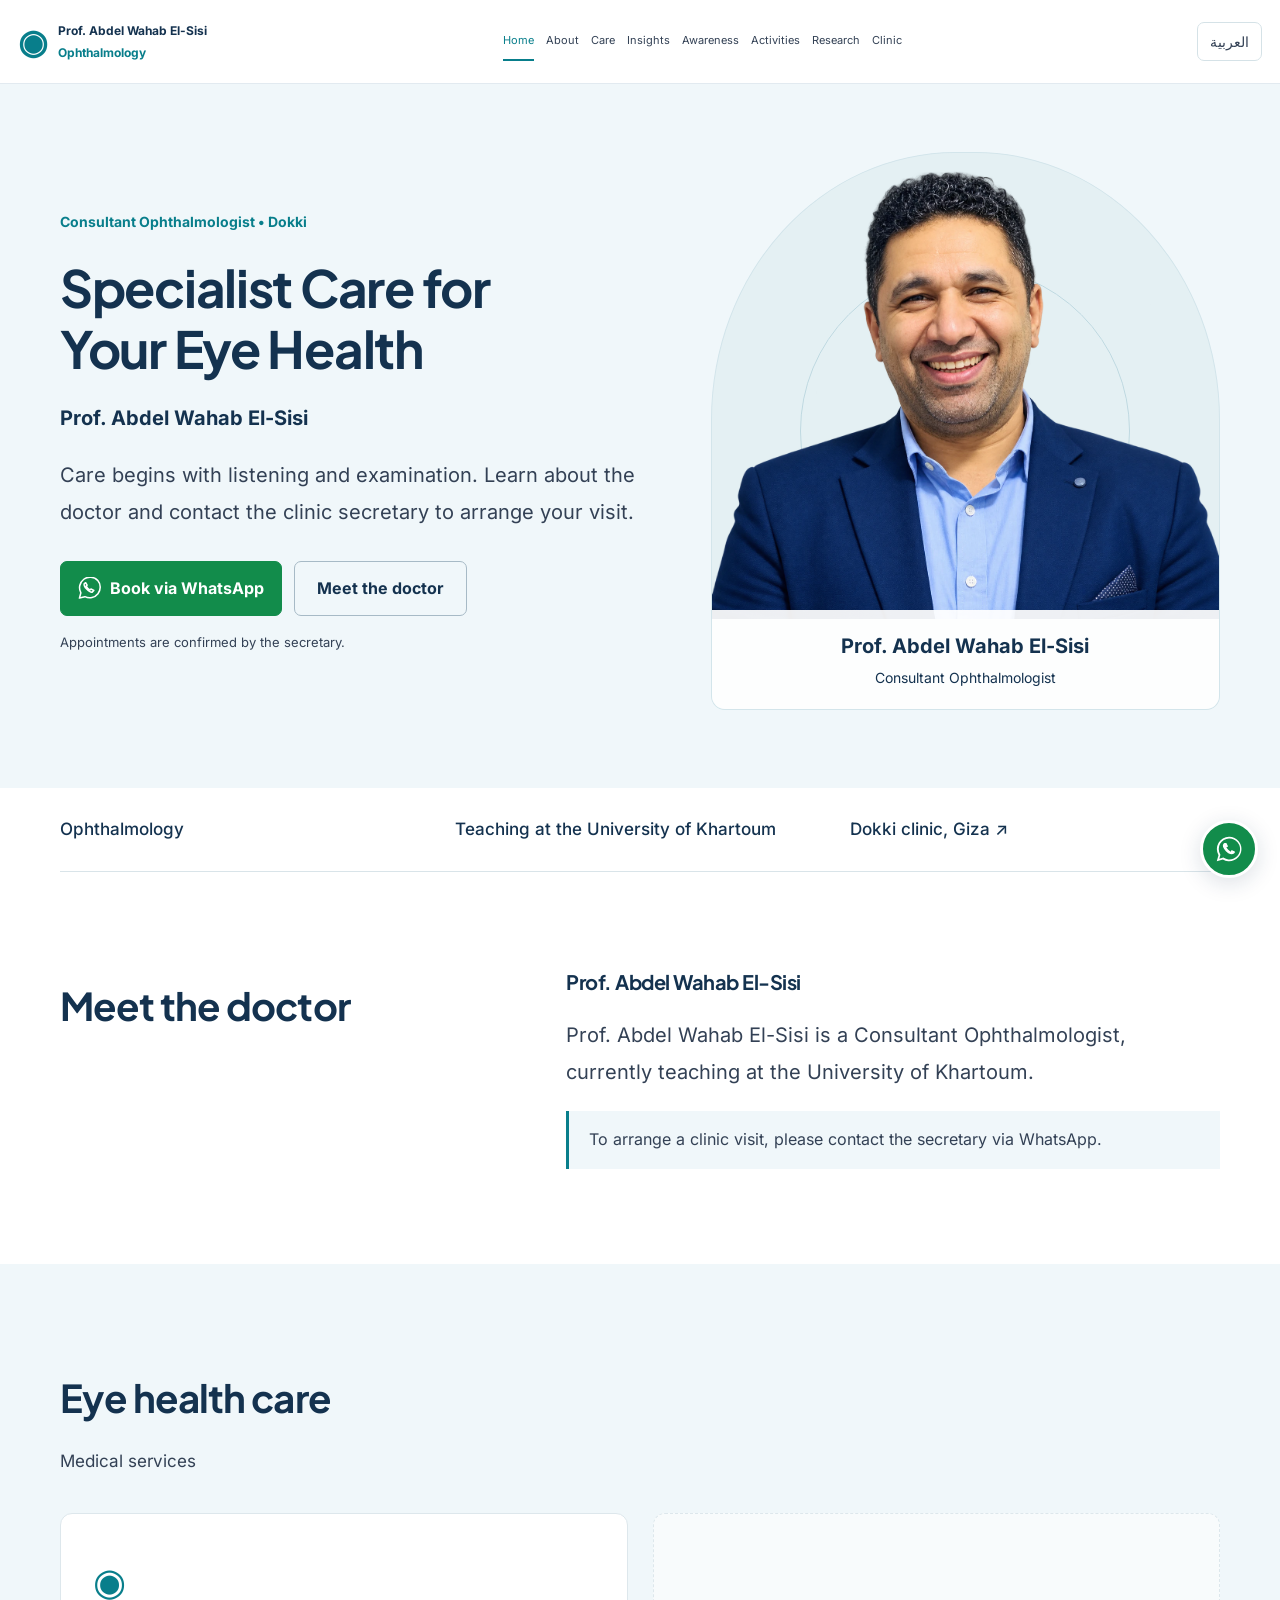
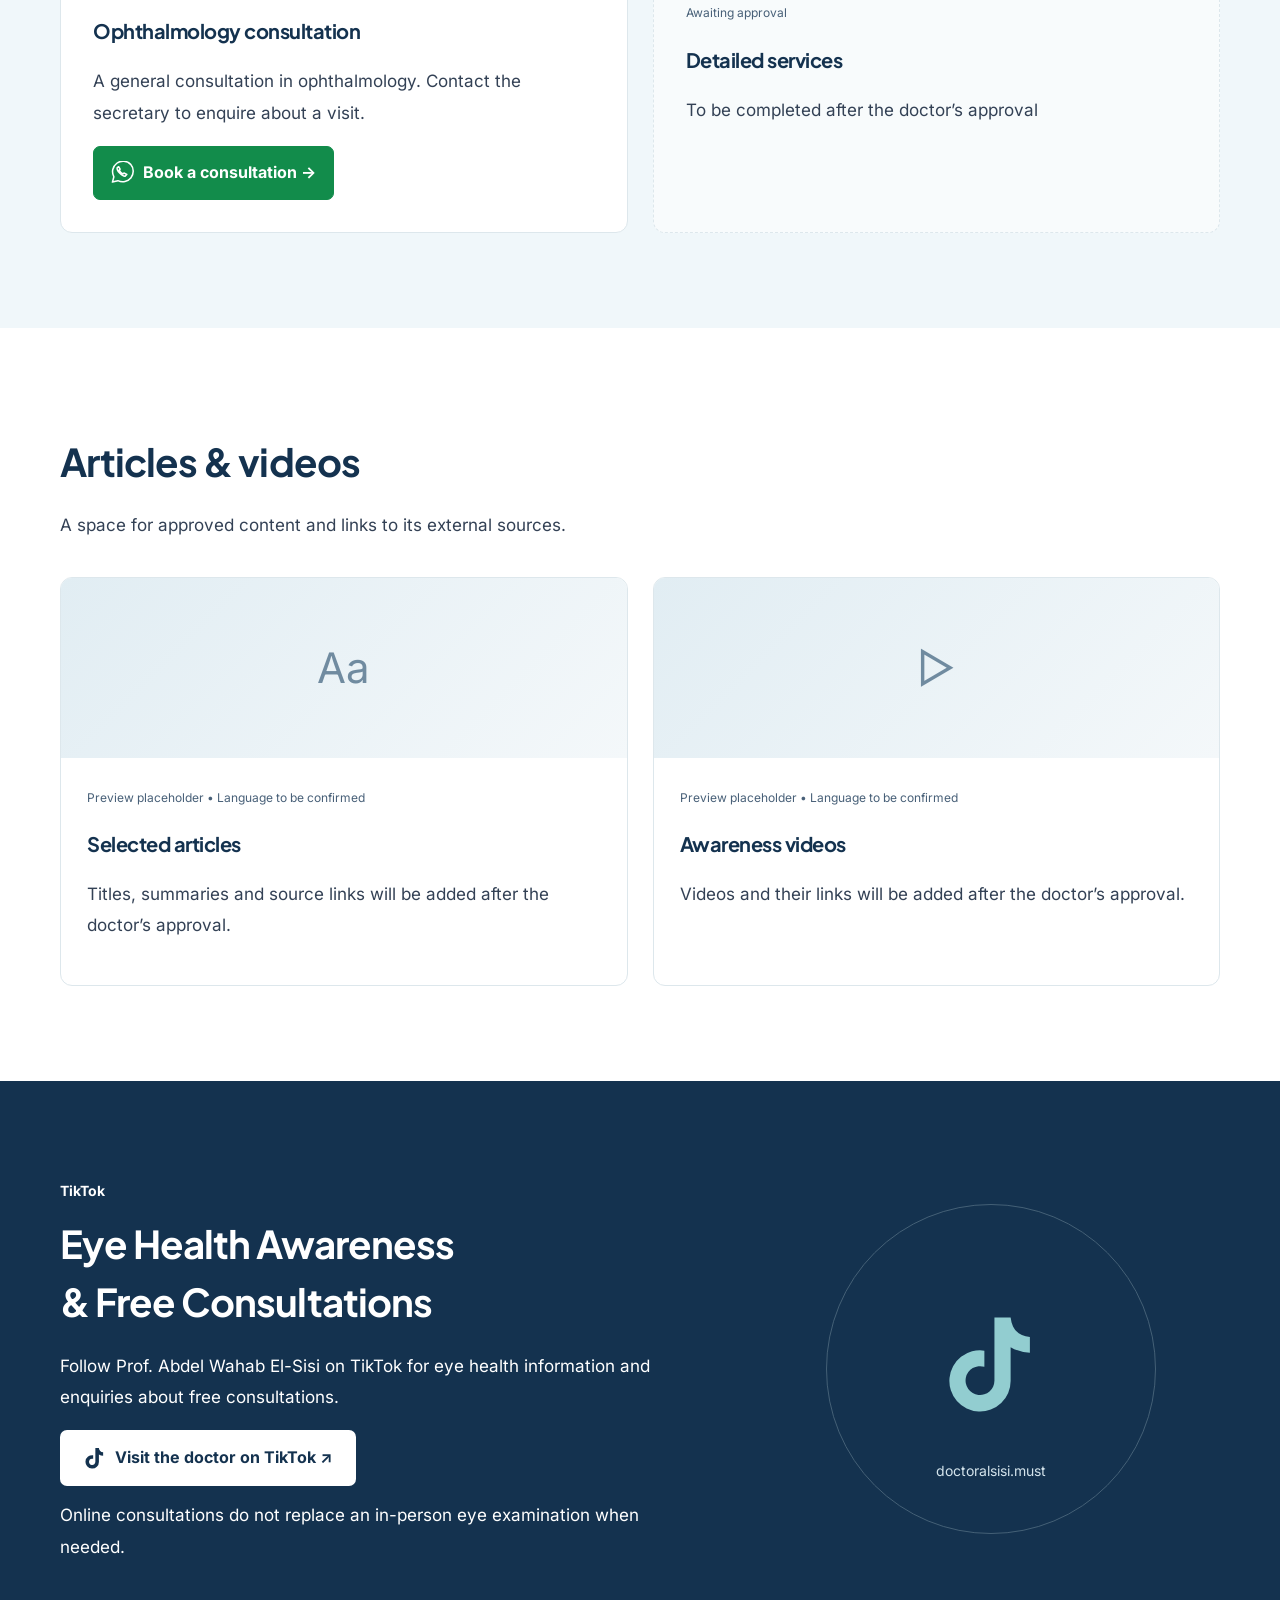
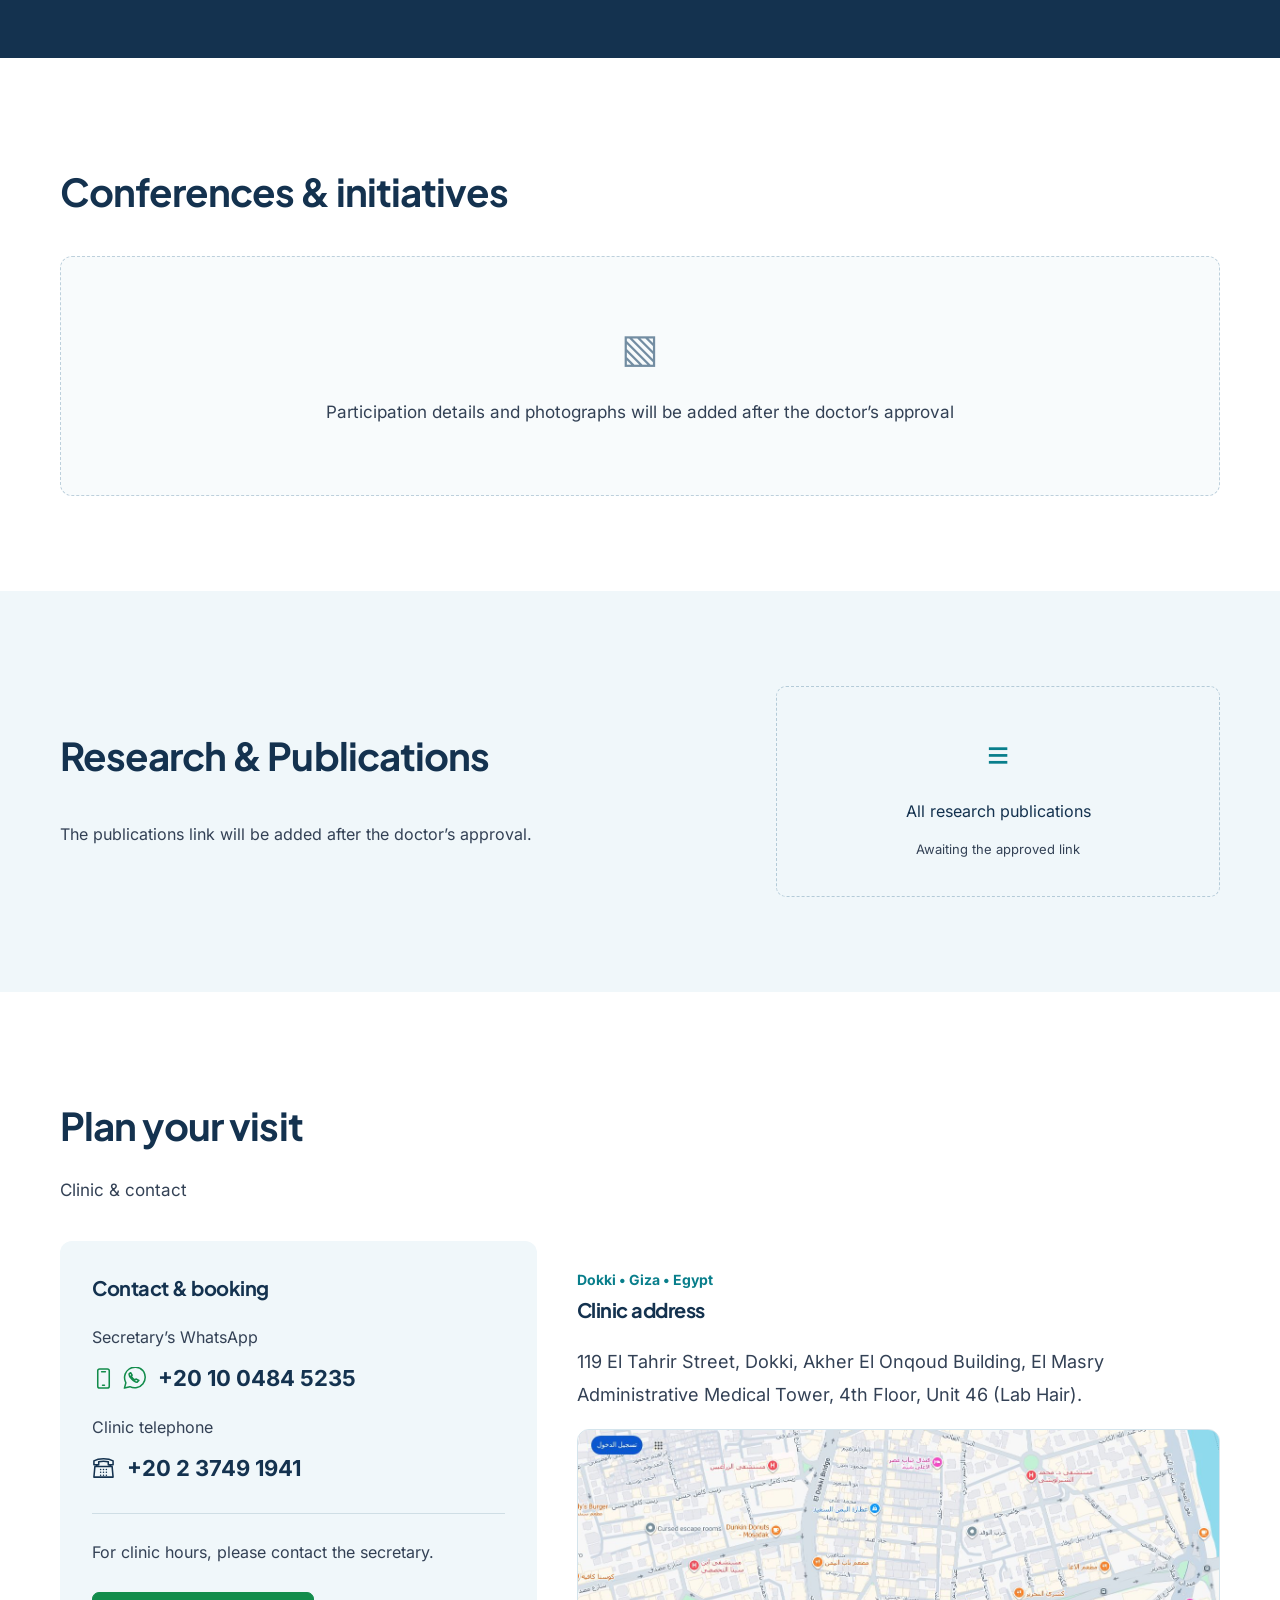
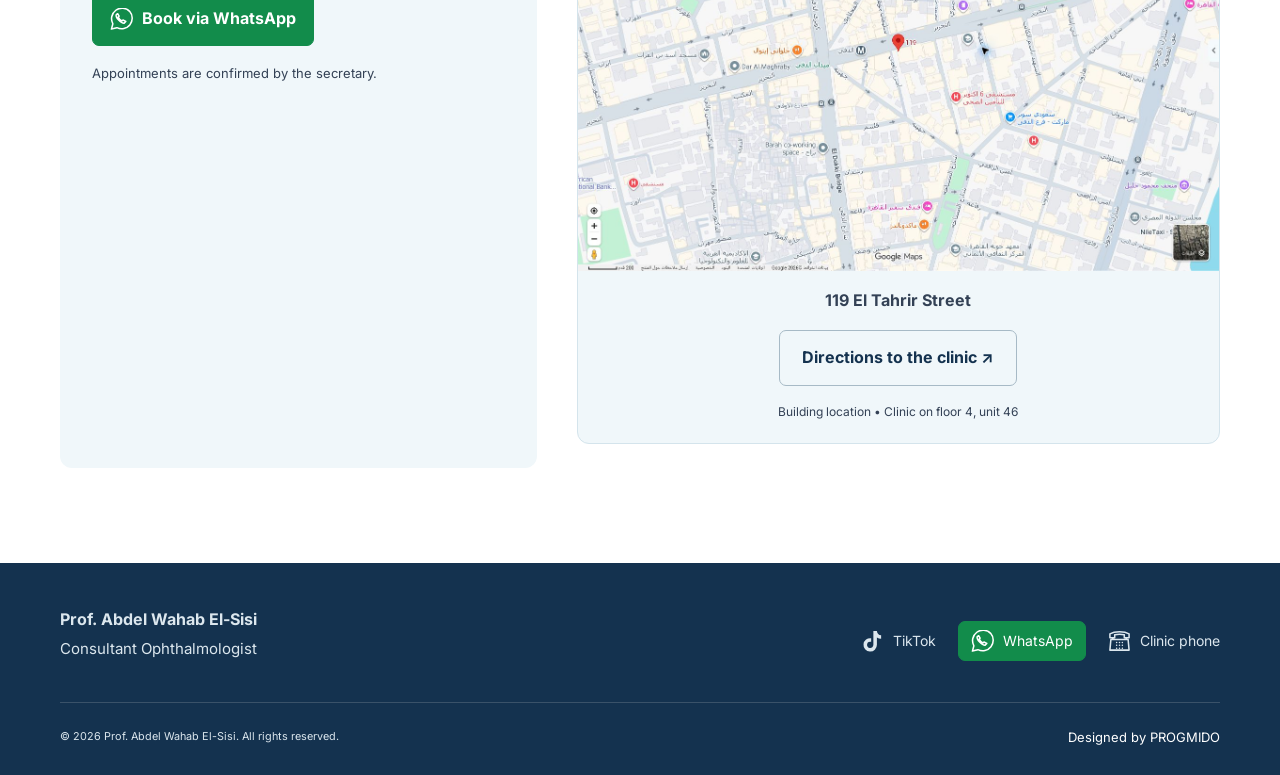
==== commit 19e5b7e7: "Add files via upload" ====
--- a/en.html
+++ b/en.html
@@ -1,6 +1,6 @@
 <!DOCTYPE html>
 
-<html dir="ltr" lang="en"><head><meta charset="utf-8"/><meta content="width=device-width,initial-scale=1" name="viewport"/><meta content="noindex,nofollow" name="robots"/><title>Prof. Abdel Wahab El-Sisi | Consultant Ophthalmologist</title><meta content="Meet Prof. Abdel Wahab El-Sisi, Consultant Ophthalmologist. Contact the Dokki clinic secretary to arrange an appointment." name="description"/><link href="index.html" hreflang="ar" rel="alternate"/><link href="en.html" hreflang="en" rel="alternate"/><link href="assets/css/style.css" rel="stylesheet"/><script defer="" src="assets/js/main.js"></script><link href="assets/css/fonts.css" rel="stylesheet"/></head><body>
+<html dir="ltr" lang="en"><head><meta charset="utf-8"/><meta content="width=device-width,initial-scale=1" name="viewport"/><meta content="noindex,nofollow" name="robots"/><title>Prof. Abdel Wahab El-Sisi | Consultant Ophthalmologist</title><meta content="Meet Prof. Abdel Wahab El-Sisi, Consultant Ophthalmologist. Contact the Dokki clinic secretary to arrange an appointment." name="description"/><link href="index.html" hreflang="ar" rel="alternate"/><link href="en.html" hreflang="en" rel="alternate"/><link href="assets/css/style.css?v=3" rel="stylesheet"/><script defer="" src="assets/js/main.js"></script><link href="assets/css/fonts.css" rel="stylesheet"/></head><body>
 <a class="skip" href="#main">Skip to content</a><header class="header"><div class="nav-wrap"><a class="brand" href="#home"><span aria-hidden="true" class="brand-icon">◉</span><span>Prof. Abdel Wahab El-Sisi<small>Ophthalmology</small></span></a><button aria-controls="navigation" aria-expanded="false" class="menu-toggle">Menu ☰</button><nav aria-label="Main navigation" id="navigation"><a href="#home">Home</a><a href="#about">About</a><a href="#services">Care</a><a href="#insights">Insights</a><a href="#awareness">Awareness</a><a href="#activities">Activities</a><a href="#research">Research</a><a href="#clinic">Clinic</a></nav><a class="language" data-language="" href="index.html" lang="ar">العربية</a></div></header>
 <main id="main"><section class="hero" id="home"><div class="container hero-grid"><div><span class="eyebrow">Consultant Ophthalmologist • Dokki</span><h1>Specialist Care for<br/>Your Eye Health</h1><p class="hero-name">Prof. Abdel Wahab El-Sisi</p><p class="lead">Care begins with listening and examination. Learn about the doctor and contact the clinic secretary to arrange your visit.</p><div class="actions"><a class="button primary whatsapp-action" href="https://wa.me/201004845235?text=Hello%2C%20I%20would%20like%20to%20book%20an%20appointment%20with%20Prof.%20Abdel%20Wahab%20El-Sisi%20at%20the%20Dokki%20clinic.%20What%20appointments%20are%20available%3F" rel="noopener noreferrer" target="_blank"><svg aria-hidden="true" class="contact-icon whatsapp-icon" fill="none" stroke="currentColor" stroke-linecap="round" stroke-linejoin="round" stroke-width="1.6" viewBox="0 0 24 24"><path d="M20.5 3.5A11 11 0 0 0 3 16.5L1.5 22l5.7-1.5A11 11 0 0 0 20.5 3.5Z"></path><path d="M8 6 6.5 7c-1 3 5 9 8 9l2-2-3-1.5-1 1c-2-1-3-2-4-4l1-1Z"></path></svg>Book via WhatsApp</a><a class="button secondary" href="#about">Meet the doctor</a></div><p class="fine">Appointments are confirmed by the secretary.</p></div><div class="portrait"><div aria-hidden="true" class="orbit"></div><img alt="Prof. Abdel Wahab El-Sisi" fetchpriority="high" height="1202" src="assets/images/doctor-portrait.webp" width="1309"/><div class="portrait-caption">Prof. Abdel Wahab El-Sisi<small>Consultant Ophthalmologist</small></div></div></div></section>
 <div class="quick-strip container"><div><strong>Ophthalmology</strong></div><div><strong>Teaching at the University of Khartoum</strong></div><a href="#clinic"><strong>Dokki clinic, Giza ↗</strong></a></div>
--- a/assets/css/style.css
+++ b/assets/css/style.css
@@ -1,4 +1,4 @@
-*{box-sizing:border-box}html{scroll-behavior:smooth;scroll-padding-top:100px}body{margin:0;color:#334155;background:white;font-family:Tajawal,Arial,sans-serif;line-height:1.9}h1,h2,h3,p{margin-top:0}h1,h2,h3{color:#14324f;line-height:1.5}h1{font-size:clamp(2.2rem,4vw,3.7rem);letter-spacing:-1.5px;margin:20px 0}h2{font-size:clamp(1.8rem,3vw,2.6rem);margin:10px 0 20px}h3{font-size:1.25rem}a{color:inherit;text-decoration:none}a:hover{text-decoration:underline}button{font:inherit;cursor:pointer}a,button{touch-action:manipulation}a:focus-visible,button:focus-visible{outline:3px solid #087e8b;outline-offset:5px}.container{width:min(1160px,calc(100% - 48px));margin:auto}section{padding:95px 0;scroll-margin-top:25px}.tinted{background:#f0f7fa}.header{position:sticky;top:0;z-index:20;background:#ffffffed;backdrop-filter:blur(12px);border-bottom:1px solid #e2eaf0}.nav-wrap{max-width:1400px;margin:auto;display:flex;align-items:center;gap:22px;padding:16px 24px}.brand{display:flex;align-items:center;gap:10px;font-weight:bold;color:#14324f;line-height:1.5;font-size:14px;white-space:nowrap}.brand small{display:block;font-size:10px;color:#087e8b;margin-top:4px}.brand-icon{font-size:34px;color:#087e8b}nav{display:flex;flex:1;justify-content:center;gap:17px;font-size:11px}nav a{padding:8px 0;border-bottom:2px solid transparent}nav a.active{color:#087e8b;border-color:#087e8b}.language{border:1px solid #d5e2e7;border-radius:7px;padding:6px 12px;font-size:12px}.menu-toggle{display:none}.hero{background:linear-gradient(110deg,#fff 30%,#f0f7fa);padding:68px 0 78px}.hero-grid{display:grid;grid-template-columns:1.15fr 1fr;gap:65px;align-items:center}.eyebrow{font-size:12px;font-weight:bold;color:#087e8b;letter-spacing:1px}.hero-name{font-size:22px;font-weight:bold;color:#14324f}.lead{font-size:17px;max-width:600px}.actions{display:flex;flex-wrap:wrap;gap:12px;margin-top:30px}.button{display:inline-flex;align-items:center;justify-content:center;padding:12px 22px;min-height:48px;font-size:13px;font-weight:bold;border-radius:7px;border:1px solid transparent}.button:hover{text-decoration:none;filter:brightness(.96)}.primary{color:white;background:#087e8b}.secondary{color:#14324f;background:transparent;border-color:#a7bac6}.fine{font-size:11px;margin:14px 0 0}.portrait{position:relative;min-height:435px;display:grid;place-items:center;background:#e4f0f3;border-radius:48% 48% 14px 14px;overflow:hidden;border:1px solid #d3e5eb}.orbit{position:absolute;width:330px;height:330px;border:1px solid #bfd9e1;border-radius:50%}.portrait-placeholder{position:relative;text-align:center;padding:30px;max-width:330px}.portrait-placeholder strong{display:block;color:#14324f;font-size:19px}.portrait-placeholder p{font-size:12px}.portrait-symbol{font-size:85px;color:#087e8b;opacity:.5}.portrait-caption{position:absolute;bottom:0;background:#ffffffed;width:100%;padding:18px;text-align:center;color:#14324f;font-weight:bold}.portrait-caption small{display:block;font-size:11px;font-weight:normal}.portrait img{max-width:100%;height:435px;object-fit:contain;position:relative}.quick-strip{display:grid;grid-template-columns:repeat(3,1fr);padding:26px 0;border-bottom:1px solid #d9e4e9;gap:25px;font-size:12px}.quick-strip>div,.quick-strip>a{display:flex;align-items:center;gap:15px}.quick-strip span{color:#087e8b;font-size:12px}.quick-strip strong{font-weight:normal;color:#14324f}.about-grid{display:grid;grid-template-columns:1fr 1.5fr;gap:70px}.inline-note{border-inline-start:3px solid #087e8b;padding:14px 20px;background:#f0f7fa;font-size:13px}.section-heading{max-width:650px;margin-bottom:35px}.section-heading p{font-size:14px}.cards{display:grid;grid-template-columns:repeat(2,1fr);gap:25px}.card{background:#fff;border:1px solid #dde7ec;border-radius:12px;padding:32px}.card p{font-size:14px}.card-icon{font-size:38px;color:#087e8b}.text-link{color:#087e8b;font-size:13px;font-weight:bold}.pending{background:#f8fbfc;border-style:dashed;display:flex;flex-direction:column;justify-content:center}.badge{display:inline-block;color:#486078;font-size:10px;margin-bottom:20px}.editorial{padding:0 0 26px;overflow:hidden}.editorial>h3,.editorial>p,.editorial>.badge{margin-inline:26px}.media-placeholder{height:180px;background:linear-gradient(135deg,#e1edf3,#f4f8fa);display:grid;place-items:center;color:#708ba0;font-size:42px;margin-bottom:24px}.awareness{background:#14324f;color:#fff}.awareness h2,.awareness .eyebrow{color:white}.awareness-grid{display:grid;grid-template-columns:1.4fr 1fr;gap:60px;align-items:center}.awareness p{max-width:650px;font-size:14px}.white{color:#14324f;background:#fff}.awareness-art{border:1px solid #446076;border-radius:50%;aspect-ratio:1;display:flex;flex-direction:column;justify-content:center;align-items:center;max-width:330px;width:100%;justify-self:center}.awareness-art span{font-size:110px;color:#92cdd0}.awareness-art div{font-size:14px;color:#d4e4ec}.empty-gallery{min-height:240px;border:1px dashed #bdd0dc;background:#f8fbfc;border-radius:12px;display:flex;flex-direction:column;align-items:center;justify-content:center;text-align:center;padding:30px}.empty-gallery span{font-size:40px;color:#738da2}.empty-gallery p{font-size:14px;margin:12px 0}.research{display:grid;grid-template-columns:1.5fr 1fr;gap:50px;align-items:center}.publication-placeholder{padding:32px;border:1px dashed #b4cbd8;border-radius:10px;text-align:center}.publication-placeholder span{font-size:38px;color:#087e8b}.publication-placeholder p{margin:8px 0;color:#14324f}.publication-placeholder small{font-size:11px}.clinic-grid{display:grid;grid-template-columns:1fr 1.35fr;gap:40px}.contact-card{background:#f0f7fa;border-radius:12px;padding:32px}.contact-card p{font-size:13px;margin:15px 0 5px}.contact-card .fine{font-size:10px}.number{font-size:21px;color:#14324f;font-weight:bold}hr{border:0;border-top:1px solid #cfdee5;margin:24px 0}.contact-card .button{margin-top:20px}.address-card{padding:24px 0}.address{font-size:15px}.map-panel{background:#f0f7fa;border:1px solid #d4e4ec;border-radius:12px;min-height:230px;padding:25px;display:flex;align-items:center;justify-content:center;flex-direction:column;gap:12px;text-align:center}.map-panel>span{font-size:36px;color:#087e8b}.map-panel small{font-size:10px}footer{background:#14324f;color:#dce7ee;padding:42px 0 26px}.footer-top,.footer-bottom{display:flex;justify-content:space-between;align-items:center;gap:24px}.footer-top p{font-size:12px}.footer-links{display:flex;gap:22px;font-size:12px}.footer-bottom{border-top:1px solid #3a5269;padding-top:22px;margin-top:25px;font-size:11px}.footer-bottom a{color:white}.floating-whatsapp{position:fixed;bottom:22px;inset-inline-end:22px;z-index:30;border:3px solid white;border-radius:50%;height:58px;width:58px;display:grid;place-items:center;background:#128c4b;color:white;box-shadow:0 5px 22px #14324f26}.skip{position:fixed;top:-100px;background:white;padding:15px;z-index:50}.skip:focus{top:0}.sr-only{position:absolute;width:1px;height:1px;padding:0;margin:-1px;overflow:hidden;clip:rect(0,0,0,0);white-space:nowrap;border:0}dialog{border:0;border-radius:10px;max-width:90vw;padding:20px}dialog::backdrop{background:#14324fcc}dialog img{max-width:100%;height:auto;display:block}.close-lightbox{display:block;margin-bottom:12px;background:white;border:1px solid #bcced9;border-radius:5px}[dir=ltr] h1{line-height:1.2}[dir=ltr] .brand{font-size:12px}[dir=ltr] .hero-name{font-size:20px}@media(min-width:1450px){nav{font-size:12px}}@media(max-width:1100px){.menu-toggle{display:block;background:white;border:1px solid #c8d7df;border-radius:6px;padding:6px 10px;margin-inline-start:auto;font-size:12px}nav{display:none;position:absolute;top:100%;inset-inline:0;background:#fff;padding:20px 24px;box-shadow:0 12px 20px #14324f10;flex-wrap:wrap;gap:18px}nav.open{display:flex}.hero-grid{gap:30px}.brand{font-size:13px}}@media(max-width:700px){.container{width:calc(100% - 36px)}.nav-wrap{padding:12px 18px;gap:12px}.brand{font-size:11px}.brand-icon{font-size:26px}.language{padding:6px 8px}.hero{padding:45px 0}.hero-grid,.about-grid,.awareness-grid,.research,.clinic-grid{grid-template-columns:1fr;gap:30px}.hero-grid h1{letter-spacing:-.5px}.hero-name{font-size:19px}.portrait{min-height:350px;width:min(100%,380px);justify-self:center}.portrait img{height:350px}.orbit{width:260px;height:260px}.quick-strip{grid-template-columns:1fr;gap:12px;padding:25px 0}.quick-strip>div,.quick-strip>a{gap:14px}section{padding:60px 0}.section-heading{margin-bottom:25px}.cards{grid-template-columns:1fr}.card{padding:25px}.editorial{padding:0 0 20px}.awareness-art{max-width:230px}.awareness-art span{font-size:70px}.footer-top,.footer-bottom{flex-direction:column;align-items:flex-start}.footer-bottom{padding-bottom:70px}.floating-whatsapp{bottom:16px;inset-inline-end:16px}p{overflow-wrap:break-word}.number{font-size:20px}.lead{font-size:15px}.actions .button{flex:1;white-space:nowrap;font-size:11px}}@media(prefers-reduced-motion:reduce){html{scroll-behavior:auto}*{transition:none!important;animation:none!important}}
+*{box-sizing:border-box}html{scroll-behavior:smooth;scroll-padding-top:100px}body{margin:0;color:#334155;background:white;font-family:Tajawal,Arial,sans-serif;line-height:1.9}h1,h2,h3,p{margin-top:0}h1,h2,h3{color:#14324f;line-height:1.5}h1{font-size:clamp(2.2rem,4vw,3.7rem);letter-spacing:-1.5px;margin:20px 0}h2{font-size:clamp(1.8rem,3vw,2.6rem);margin:10px 0 20px}h3{font-size:1.25rem}a{color:inherit;text-decoration:none}a:hover{text-decoration:underline}button{font:inherit;cursor:pointer}a,button{touch-action:manipulation}a:focus-visible,button:focus-visible{outline:3px solid #087e8b;outline-offset:5px}.container{width:min(1160px,calc(100% - 48px));margin:auto}section{padding:95px 0;scroll-margin-top:25px}.tinted{background:#f0f7fa}.header{position:sticky;top:0;z-index:20;background:#ffffffed;backdrop-filter:blur(12px);border-bottom:1px solid #e2eaf0}.nav-wrap{max-width:1400px;margin:auto;display:flex;align-items:center;gap:22px;padding:16px 24px}.brand{display:flex;align-items:center;gap:10px;font-weight:bold;color:#14324f;line-height:1.5;font-size:14px;white-space:nowrap}.brand small{display:block;font-size:10px;color:#087e8b;margin-top:4px}.brand-icon{font-size:34px;color:#087e8b}nav{display:flex;flex:1;justify-content:center;gap:17px;font-size:11px}nav a{padding:8px 0;border-bottom:2px solid transparent}nav a.active{color:#087e8b;border-color:#087e8b}.language{border:1px solid #d5e2e7;border-radius:7px;padding:6px 12px;font-size:12px}.menu-toggle{display:none}.hero{background:#f0f7fa;padding:68px 0 78px}.hero-grid{display:grid;grid-template-columns:1.15fr 1fr;gap:65px;align-items:center}.eyebrow{font-size:12px;font-weight:bold;color:#087e8b;letter-spacing:1px}.hero-name{font-size:22px;font-weight:bold;color:#14324f}.lead{font-size:17px;max-width:600px}.actions{display:flex;flex-wrap:wrap;gap:12px;margin-top:30px}.button{display:inline-flex;align-items:center;justify-content:center;padding:12px 22px;min-height:48px;font-size:13px;font-weight:bold;border-radius:7px;border:1px solid transparent}.button:hover{text-decoration:none;filter:brightness(.96)}.primary{color:white;background:#087e8b}.secondary{color:#14324f;background:transparent;border-color:#a7bac6}.fine{font-size:11px;margin:14px 0 0}.portrait{position:relative;min-height:435px;display:grid;place-items:center;background:#e4f0f3;border-radius:48% 48% 14px 14px;overflow:hidden;border:1px solid #d3e5eb}.orbit{position:absolute;width:330px;height:330px;border:1px solid #bfd9e1;border-radius:50%}.portrait-placeholder{position:relative;text-align:center;padding:30px;max-width:330px}.portrait-placeholder strong{display:block;color:#14324f;font-size:19px}.portrait-placeholder p{font-size:12px}.portrait-symbol{font-size:85px;color:#087e8b;opacity:.5}.portrait-caption{position:absolute;bottom:0;background:#ffffffed;width:100%;padding:18px;text-align:center;color:#14324f;font-weight:bold}.portrait-caption small{display:block;font-size:11px;font-weight:normal}.portrait img{max-width:100%;height:435px;object-fit:contain;position:relative}.quick-strip{display:grid;grid-template-columns:repeat(3,1fr);padding:26px 0;border-bottom:1px solid #d9e4e9;gap:25px;font-size:12px}.quick-strip>div,.quick-strip>a{display:flex;align-items:center;gap:15px}.quick-strip span{color:#087e8b;font-size:12px}.quick-strip strong{font-weight:normal;color:#14324f}.about-grid{display:grid;grid-template-columns:1fr 1.5fr;gap:70px}.inline-note{border-inline-start:3px solid #087e8b;padding:14px 20px;background:#f0f7fa;font-size:13px}.section-heading{max-width:650px;margin-bottom:35px}.section-heading p{font-size:14px}.cards{display:grid;grid-template-columns:repeat(2,1fr);gap:25px}.card{background:#fff;border:1px solid #dde7ec;border-radius:12px;padding:32px}.card p{font-size:14px}.card-icon{font-size:38px;color:#087e8b}.text-link{color:#087e8b;font-size:13px;font-weight:bold}.pending{background:#f8fbfc;border-style:dashed;display:flex;flex-direction:column;justify-content:center}.badge{display:inline-block;color:#486078;font-size:10px;margin-bottom:20px}.editorial{padding:0 0 26px;overflow:hidden}.editorial>h3,.editorial>p,.editorial>.badge{margin-inline:26px}.media-placeholder{height:180px;background:linear-gradient(135deg,#e1edf3,#f4f8fa);display:grid;place-items:center;color:#708ba0;font-size:42px;margin-bottom:24px}.awareness{background:#14324f;color:#fff}.awareness h2,.awareness .eyebrow{color:white}.awareness-grid{display:grid;grid-template-columns:1.4fr 1fr;gap:60px;align-items:center}.awareness p{max-width:650px;font-size:14px}.white{color:#14324f;background:#fff}.awareness-art{border:1px solid #446076;border-radius:50%;aspect-ratio:1;display:flex;flex-direction:column;justify-content:center;align-items:center;max-width:330px;width:100%;justify-self:center}.awareness-art span{font-size:110px;color:#92cdd0}.awareness-art div{font-size:14px;color:#d4e4ec}.empty-gallery{min-height:240px;border:1px dashed #bdd0dc;background:#f8fbfc;border-radius:12px;display:flex;flex-direction:column;align-items:center;justify-content:center;text-align:center;padding:30px}.empty-gallery span{font-size:40px;color:#738da2}.empty-gallery p{font-size:14px;margin:12px 0}.research{display:grid;grid-template-columns:1.5fr 1fr;gap:50px;align-items:center}.publication-placeholder{padding:32px;border:1px dashed #b4cbd8;border-radius:10px;text-align:center}.publication-placeholder span{font-size:38px;color:#087e8b}.publication-placeholder p{margin:8px 0;color:#14324f}.publication-placeholder small{font-size:11px}.clinic-grid{display:grid;grid-template-columns:1fr 1.35fr;gap:40px}.contact-card{background:#f0f7fa;border-radius:12px;padding:32px}.contact-card p{font-size:13px;margin:15px 0 5px}.contact-card .fine{font-size:10px}.number{font-size:21px;color:#14324f;font-weight:bold}hr{border:0;border-top:1px solid #cfdee5;margin:24px 0}.contact-card .button{margin-top:20px}.address-card{padding:24px 0}.address{font-size:15px}.map-panel{background:#f0f7fa;border:1px solid #d4e4ec;border-radius:12px;min-height:230px;padding:25px;display:flex;align-items:center;justify-content:center;flex-direction:column;gap:12px;text-align:center}.map-panel>span{font-size:36px;color:#087e8b}.map-panel small{font-size:10px}footer{background:#14324f;color:#dce7ee;padding:42px 0 26px}.footer-top,.footer-bottom{display:flex;justify-content:space-between;align-items:center;gap:24px}.footer-top p{font-size:12px}.footer-links{display:flex;gap:22px;font-size:12px}.footer-bottom{border-top:1px solid #3a5269;padding-top:22px;margin-top:25px;font-size:11px}.footer-bottom a{color:white}.floating-whatsapp{position:fixed;bottom:22px;inset-inline-end:22px;z-index:30;border:3px solid white;border-radius:50%;height:58px;width:58px;display:grid;place-items:center;background:#128c4b;color:white;box-shadow:0 5px 22px #14324f26}.skip{position:fixed;top:-100px;background:white;padding:15px;z-index:50}.skip:focus{top:0}.sr-only{position:absolute;width:1px;height:1px;padding:0;margin:-1px;overflow:hidden;clip:rect(0,0,0,0);white-space:nowrap;border:0}dialog{border:0;border-radius:10px;max-width:90vw;padding:20px}dialog::backdrop{background:#14324fcc}dialog img{max-width:100%;height:auto;display:block}.close-lightbox{display:block;margin-bottom:12px;background:white;border:1px solid #bcced9;border-radius:5px}[dir=ltr] h1{line-height:1.2}[dir=ltr] .brand{font-size:12px}[dir=ltr] .hero-name{font-size:20px}@media(min-width:1450px){nav{font-size:12px}}@media(max-width:1100px){.menu-toggle{display:block;background:white;border:1px solid #c8d7df;border-radius:6px;padding:6px 10px;margin-inline-start:auto;font-size:12px}nav{display:none;position:absolute;top:100%;inset-inline:0;background:#fff;padding:20px 24px;box-shadow:0 12px 20px #14324f10;flex-wrap:wrap;gap:18px}nav.open{display:flex}.hero-grid{gap:30px}.brand{font-size:13px}}@media(max-width:700px){.container{width:calc(100% - 36px)}.nav-wrap{padding:12px 18px;gap:12px}.brand{font-size:11px}.brand-icon{font-size:26px}.language{padding:6px 8px}.hero{padding:45px 0}.hero-grid,.about-grid,.awareness-grid,.research,.clinic-grid{grid-template-columns:1fr;gap:30px}.hero-grid h1{letter-spacing:-.5px}.hero-name{font-size:19px}.portrait{min-height:350px;width:min(100%,380px);justify-self:center}.portrait img{height:350px}.orbit{width:260px;height:260px}.quick-strip{grid-template-columns:1fr;gap:12px;padding:25px 0}.quick-strip>div,.quick-strip>a{gap:14px}section{padding:60px 0}.section-heading{margin-bottom:25px}.cards{grid-template-columns:1fr}.card{padding:25px}.editorial{padding:0 0 20px}.awareness-art{max-width:230px}.awareness-art span{font-size:70px}.footer-top,.footer-bottom{flex-direction:column;align-items:flex-start}.footer-bottom{padding-bottom:70px}.floating-whatsapp{bottom:16px;inset-inline-end:16px}p{overflow-wrap:break-word}.number{font-size:20px}.lead{font-size:15px}.actions .button{flex:1;white-space:nowrap;font-size:11px}}@media(prefers-reduced-motion:reduce){html{scroll-behavior:auto}*{transition:none!important;animation:none!important}}
 
 /* Requested refinements: original light design retained. */
 body{font-size:18px;line-height:1.85}h1,h2,h3{letter-spacing:0}html[lang=en] body{font-family:Inter,Arial,sans-serif;font-size:16px}html[lang=en] h1,html[lang=en] h2,html[lang=en] h3{font-family:'Plus Jakarta Sans',Inter,sans-serif;letter-spacing:-.025em}nav{font-size:15px}.brand{font-size:17px}.brand small{font-size:12px}.hero-name{font-size:25px}.lead{font-size:20px}.eyebrow{font-size:14px;letter-spacing:0}.button{font-size:16px;gap:9px}.fine{font-size:13px}.section-heading p,.card p,.awareness p{font-size:17px}.quick-strip{font-size:17px}.quick-strip strong{font-weight:500}.inline-note{font-size:16px}.text-link{font-size:16px}.badge{font-size:12px}.empty-gallery p{font-size:17px}.publication-placeholder small{font-size:13px}.address{font-size:18px}.contact-card p{font-size:16px}.contact-card .fine{font-size:13px}.footer-links{font-size:14px}.footer-top p{font-size:15px}.footer-bottom{font-size:13px}.portrait{min-height:480px}.portrait img{width:100%;height:auto;max-height:480px;object-fit:contain;align-self:end;margin-bottom:90px;display:block}.portrait-caption{font-size:20px}.portrait-caption small{font-size:14px}.contact-icon{width:23px;height:23px;flex:0 0 auto;vertical-align:middle}.whatsapp-action{display:inline-flex;align-items:center;justify-content:center;gap:9px;background:#128c4b!important;color:#fff!important;border:1px solid #128c4b!important;border-radius:7px;padding:11px 17px;min-height:46px;text-decoration:none!important}.whatsapp-action:hover{background:#0d743d!important;border-color:#0d743d!important}.floating-whatsapp{background:#128c4b}.tiktok-action,.phone-action{display:inline-flex;align-items:center;gap:9px}.number{display:flex;align-items:center;gap:12px;flex-wrap:wrap;font-family:Inter,Tajawal,sans-serif;font-size:22px}.number-icons{display:inline-flex;align-items:center;gap:8px;color:#128c4b}.number-icons .landline-icon{color:#14324f}.number bdi{white-space:nowrap}.awareness-art .tiktok-icon{width:105px;height:105px}.footer-links{align-items:center;flex-wrap:wrap}.footer-links .whatsapp-action{padding:6px 12px;min-height:40px}.map-panel{padding:0 0 20px;overflow:hidden;gap:15px}.map-capture{display:block;width:100%;background:#edf2f4}.map-capture img{display:block;width:100%;height:auto}.map-panel>small{font-size:12px;padding:0 15px}.map-panel>.button{margin-inline:15px}.hero-grid>div,.clinic-grid>div{min-width:0}.language{font-size:14px}a:focus-visible,button:focus-visible{outline:3px solid #087e8b;outline-offset:4px}
